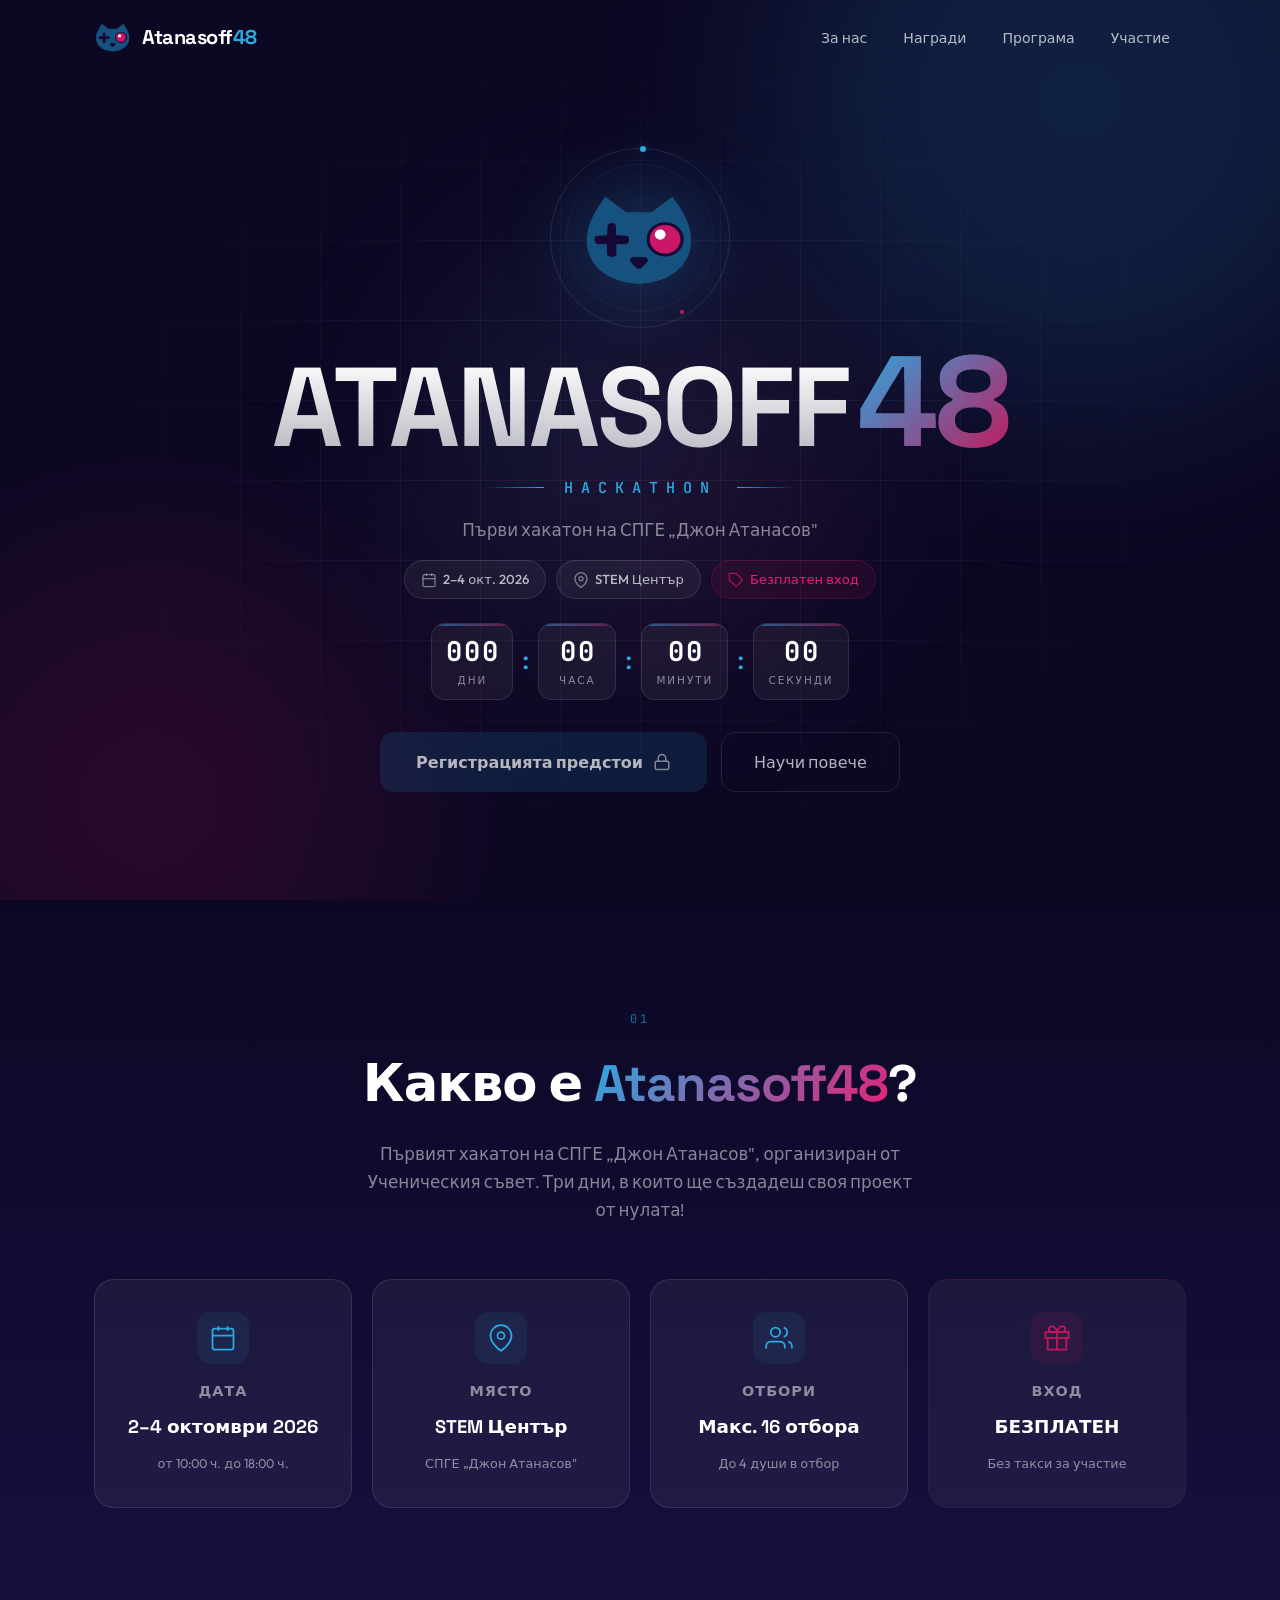
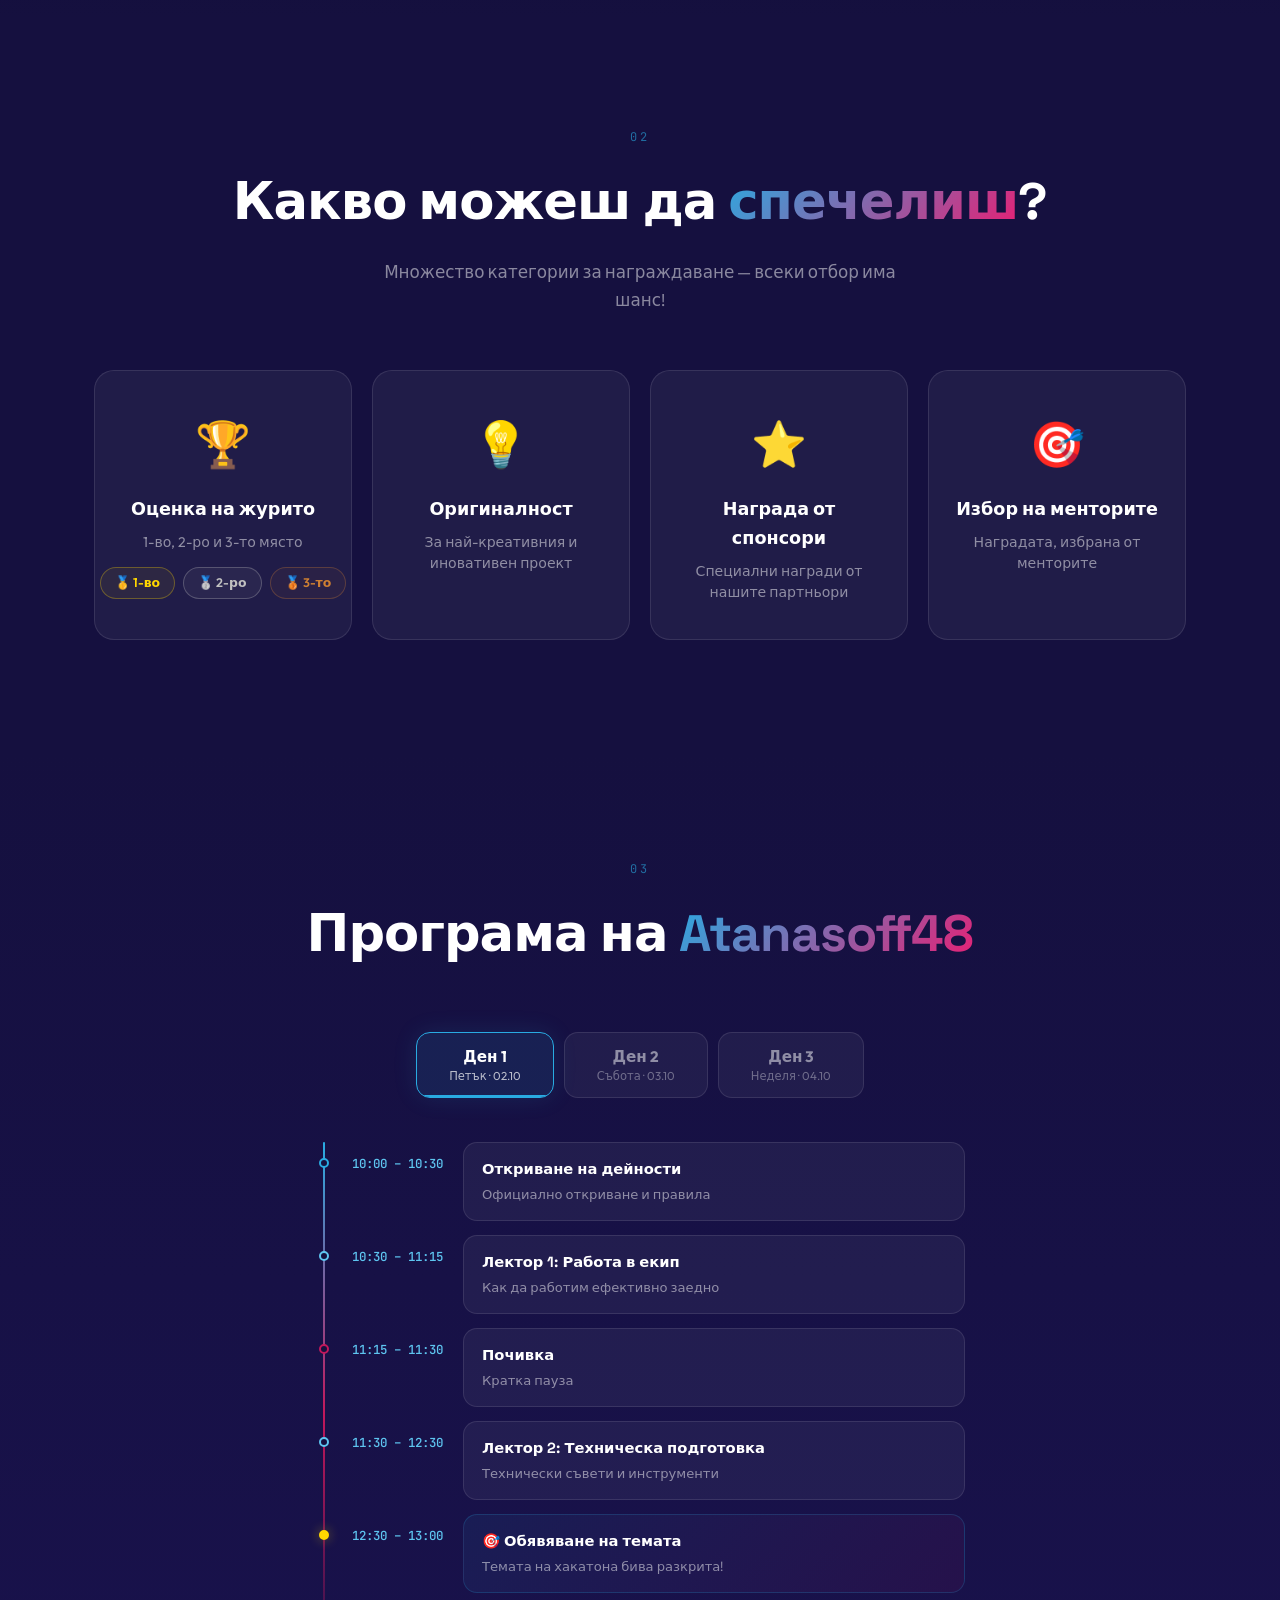
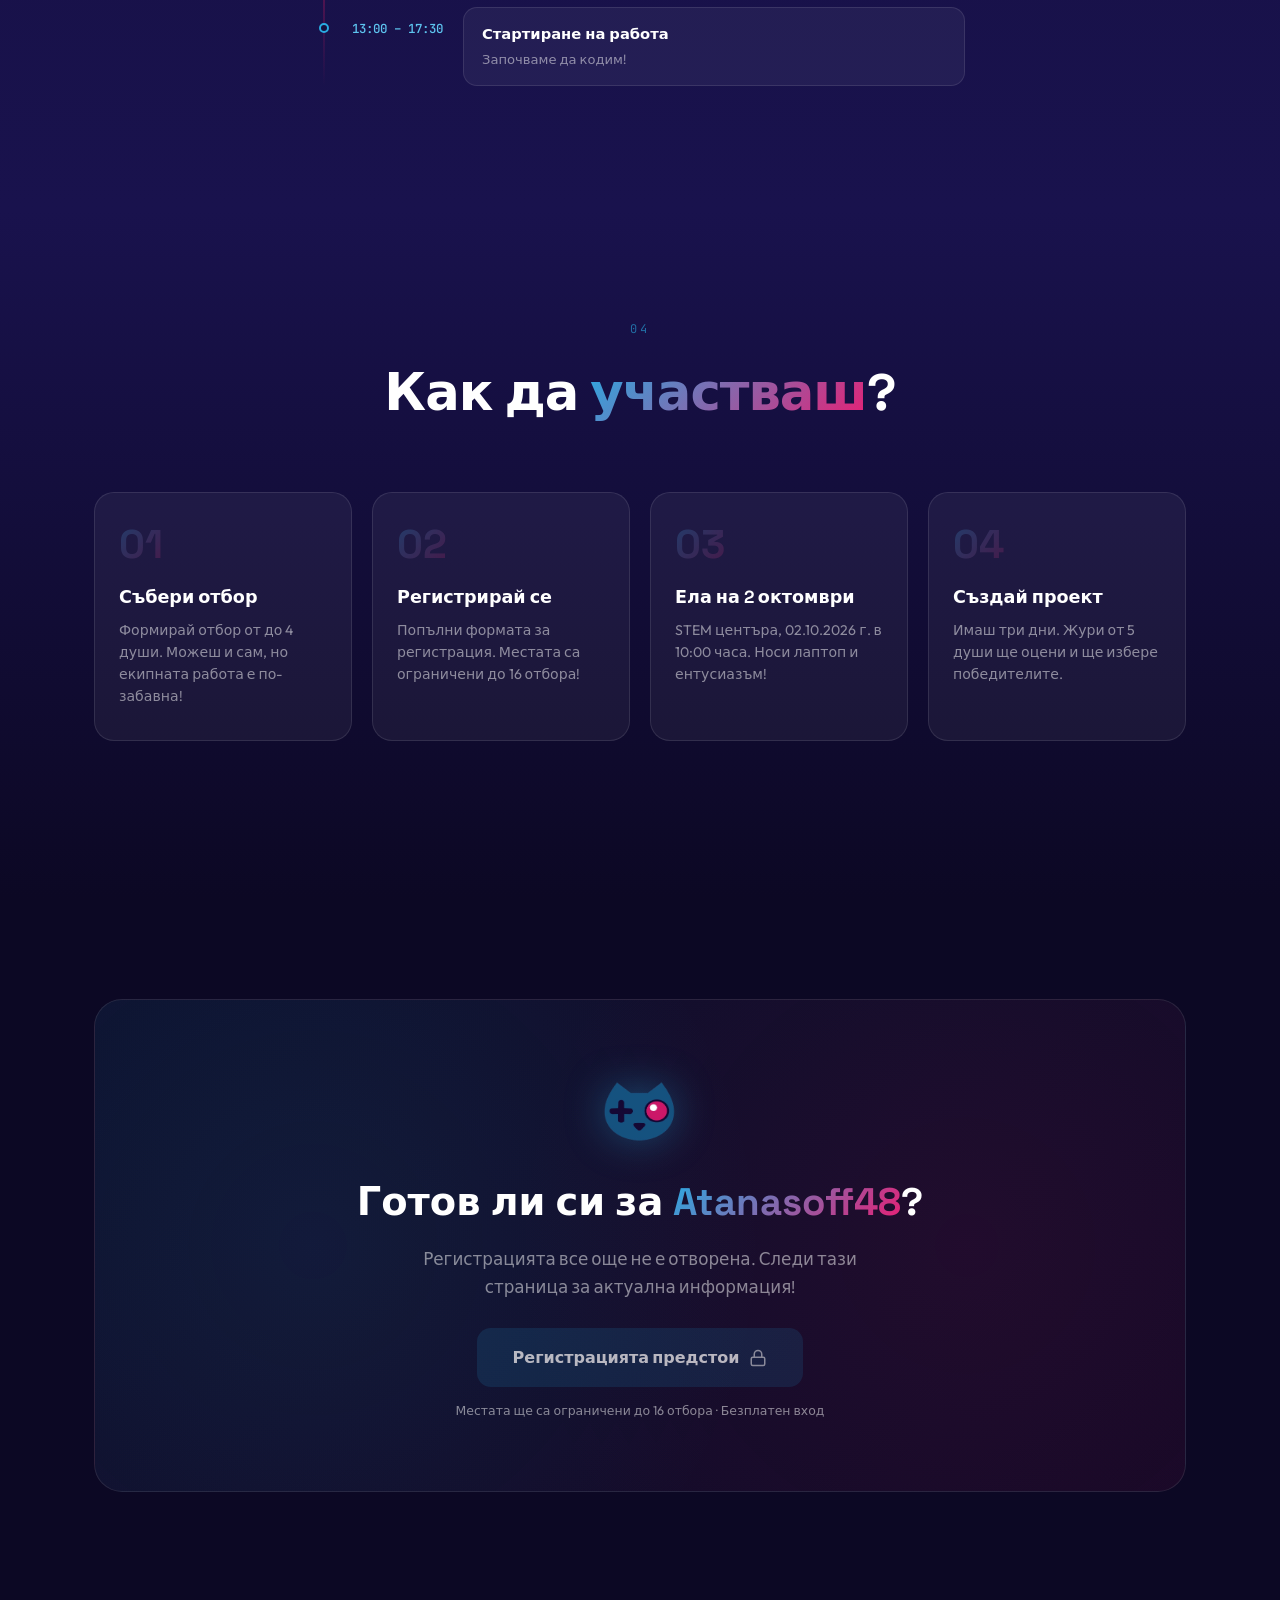
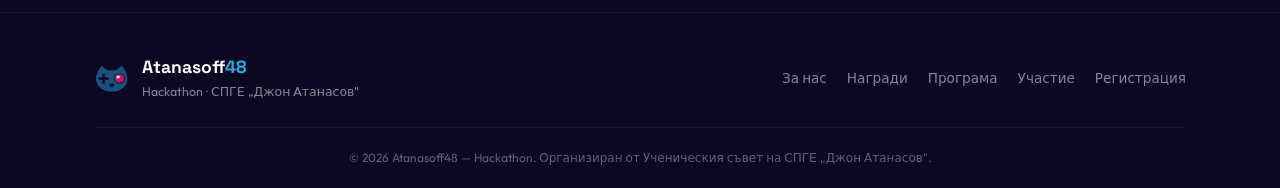
==== index.html @ a9a5fb5f "init" ====
<!DOCTYPE html>
<html lang="bg">
<head>
    <meta charset="UTF-8">
    <meta name="viewport" content="width=device-width, initial-scale=1.0">
    <title>Atanasoff48 — Hackathon | СПГЕ „Джон Атанасов"</title>
    <meta name="description" content="Atanasoff48 — първият хакатон на СПГЕ „Джон Атанасов". 2-4 октомври 2026 г. Създай проекта си за 48 часа!">
    <meta name="keywords" content="hackathon, хакатон, Atanasoff48, СПГЕ, Джон Атанасов, програмиране, код">
    <meta property="og:title" content="Atanasoff48 — Hackathon">
    <meta property="og:description" content="Първият хакатон на СПГЕ „Джон Атанасов". 2-4 октомври 2026 г.">
    <meta property="og:image" content="CatIcon.png">
    <link rel="icon" type="image/png" href="CatIcon.png">
    <link rel="preconnect" href="https://fonts.googleapis.com">
    <link rel="preconnect" href="https://fonts.gstatic.com" crossorigin>
    <link href="https://fonts.googleapis.com/css2?family=Outfit:wght@300;400;500;600;700;800;900&family=Space+Grotesk:wght@400;500;600;700&family=JetBrains+Mono:wght@400;500;700&display=swap" rel="stylesheet">
    <link rel="stylesheet" href="index.css">
</head>
<body>
    <!-- Animated Background -->
    <canvas id="bg-canvas"></canvas>
    <div class="gradient-orbs">
        <div class="orb orb-1"></div>
        <div class="orb orb-2"></div>
        <div class="orb orb-3"></div>
    </div>


    <!-- Navigation -->
    <nav id="navbar" class="navbar">
        <div class="nav-container">
            <a href="#hero" class="nav-logo" id="nav-logo">
                <img src="CatIcon.png" alt="Atanasoff48" class="nav-logo-img">
                <span class="nav-logo-text">Atanasoff<span class="accent-48">48</span></span>
            </a>
            <ul class="nav-links" id="nav-links">
                <li><a href="#about" class="nav-link" data-text="За нас">За нас</a></li>
                <li><a href="#awards" class="nav-link" data-text="Награди">Награди</a></li>
                <li><a href="#schedule" class="nav-link" data-text="Програма">Програма</a></li>
                <li><a href="#rules" class="nav-link" data-text="Участие">Участие</a></li>
                <!-- <li><span class="nav-cta nav-cta-disabled"><span>Очаквайте скоро</span></span></li> -->
            </ul>
            <button class="nav-toggle" id="nav-toggle" aria-label="Toggle menu">
                <span></span><span></span><span></span>
            </button>
        </div>
    </nav>

    <!-- Hero Section -->
    <section id="hero" class="hero">
        <div class="hero-grid-bg"></div>
        <div class="hero-content">
            <div class="hero-logo-container reveal-up" data-delay="0">
                <div class="logo-ring-outer"></div>
                <div class="logo-ring-inner"></div>
                <img src="CatIcon.png" alt="Atanasoff48 Mascot" class="hero-logo" id="hero-logo">
                <div class="logo-particles" id="logo-particles"></div>
            </div>

            <h1 class="hero-title reveal-up" data-delay="200">
                <span class="title-main" data-text="ATANASOFF">ATANASOFF</span>
                <span class="title-48 glitch-text" data-text="48">48</span>
            </h1>

            <div class="hero-tagline reveal-up" data-delay="400">
                <span class="tagline-line"></span>
                <span class="tagline-text">HACKATHON</span>
                <span class="tagline-line"></span>
            </div>

            <p class="hero-subtitle reveal-up" data-delay="500">
                Първи хакатон на СПГЕ „Джон Атанасов"
            </p>

            <div class="hero-info-strip reveal-up" data-delay="600">
                <div class="info-chip">
                    <svg width="16" height="16" viewBox="0 0 24 24" fill="none" stroke="currentColor" stroke-width="2"><rect x="3" y="4" width="18" height="18" rx="2"/><line x1="16" y1="2" x2="16" y2="6"/><line x1="8" y1="2" x2="8" y2="6"/><line x1="3" y1="10" x2="21" y2="10"/></svg>
                    <span>2–4 окт. 2026</span>
                </div>
                <div class="info-chip">
                    <svg width="16" height="16" viewBox="0 0 24 24" fill="none" stroke="currentColor" stroke-width="2"><path d="M21 10c0 7-9 13-9 13s-9-6-9-13a9 9 0 0118 0z"/><circle cx="12" cy="10" r="3"/></svg>
                    <span>STEM Център</span>
                </div>
                <div class="info-chip highlight">
                    <svg width="16" height="16" viewBox="0 0 24 24" fill="none" stroke="currentColor" stroke-width="2"><path d="M20.59 13.41l-7.17 7.17a2 2 0 01-2.83 0L2 12V2h10l8.59 8.59a2 2 0 010 2.82z"/><line x1="7" y1="7" x2="7.01" y2="7"/></svg>
                    <span>Безплатен вход</span>
                </div>
            </div>

            <!-- Countdown -->
            <div class="countdown reveal-up" data-delay="700" id="countdown">
                <div class="countdown-block">
                    <div class="countdown-digits" id="cd-days">
                        <span class="digit">1</span><span class="digit">2</span><span class="digit">2</span>
                    </div>
                    <span class="countdown-label">Дни</span>
                </div>
                <div class="countdown-sep">:</div>
                <div class="countdown-block">
                    <div class="countdown-digits" id="cd-hours">
                        <span class="digit">0</span><span class="digit">0</span>
                    </div>
                    <span class="countdown-label">Часа</span>
                </div>
                <div class="countdown-sep">:</div>
                <div class="countdown-block">
                    <div class="countdown-digits" id="cd-minutes">
                        <span class="digit">0</span><span class="digit">0</span>
                    </div>
                    <span class="countdown-label">Минути</span>
                </div>
                <div class="countdown-sep">:</div>
                <div class="countdown-block">
                    <div class="countdown-digits" id="cd-seconds">
                        <span class="digit">0</span><span class="digit">0</span>
                    </div>
                    <span class="countdown-label">Секунди</span>
                </div>
            </div>

            <div class="hero-buttons reveal-up" data-delay="800">
                <span class="btn-hero btn-disabled" id="hero-cta">
                    <span class="btn-text">Регистрацията предстои</span>
                    <svg class="btn-icon-svg" width="18" height="18" viewBox="0 0 24 24" fill="none" stroke="currentColor" stroke-width="2" stroke-linecap="round" stroke-linejoin="round"><rect x="3" y="11" width="18" height="11" rx="2" ry="2"/><path d="M7 11V7a5 5 0 0110 0v4"/></svg>
                </span>
                <a href="#about" class="btn-ghost magnetic-btn" id="hero-learn">
                    <span>Научи повече</span>
                </a>
            </div>
        </div>

        <!-- <div class="scroll-cue">
            <div class="scroll-line"></div>
            <span>SCROLL</span>
        </div> -->
    </section>

    <!-- About Section -->
    <section id="about" class="section section-about">
        <div class="container">
            <div class="section-header">
                <span class="section-number">01</span>
                <h2 class="section-title reveal-up">
                    Какво е <span class="text-gradient">Atanasoff48</span>?
                </h2>
                <p class="section-subtitle reveal-up" data-delay="100">
                    Първият хакатон на СПГЕ „Джон Атанасов", организиран от Ученическия съвет.
                    Три дни, в които ще създадеш своя проект от нулата!
                </p>
            </div>

            <div class="about-cards">
                <div class="about-card tilt-card reveal-up" data-delay="0" id="card-date">
                    <div class="card-glow"></div>
                    <div class="card-icon">
                        <svg width="28" height="28" viewBox="0 0 24 24" fill="none" stroke="currentColor" stroke-width="1.5"><rect x="3" y="4" width="18" height="18" rx="2"/><line x1="16" y1="2" x2="16" y2="6"/><line x1="8" y1="2" x2="8" y2="6"/><line x1="3" y1="10" x2="21" y2="10"/></svg>
                    </div>
                    <h3>Дата</h3>
                    <p class="card-value">2–4 октомври 2026</p>
                    <span class="card-detail">от 10:00 ч. до 18:00 ч.</span>
                </div>

                <div class="about-card tilt-card reveal-up" data-delay="100" id="card-location">
                    <div class="card-glow"></div>
                    <div class="card-icon">
                        <svg width="28" height="28" viewBox="0 0 24 24" fill="none" stroke="currentColor" stroke-width="1.5"><path d="M21 10c0 7-9 13-9 13s-9-6-9-13a9 9 0 0118 0z"/><circle cx="12" cy="10" r="3"/></svg>
                    </div>
                    <h3>Място</h3>
                    <p class="card-value">STEM Център</p>
                    <span class="card-detail">СПГЕ „Джон Атанасов"</span>
                </div>

                <div class="about-card tilt-card reveal-up" data-delay="200" id="card-teams">
                    <div class="card-glow"></div>
                    <div class="card-icon">
                        <svg width="28" height="28" viewBox="0 0 24 24" fill="none" stroke="currentColor" stroke-width="1.5"><path d="M17 21v-2a4 4 0 00-4-4H5a4 4 0 00-4 4v2"/><circle cx="9" cy="7" r="4"/><path d="M23 21v-2a4 4 0 00-3-3.87"/><path d="M16 3.13a4 4 0 010 7.75"/></svg>
                    </div>
                    <h3>Отбори</h3>
                    <p class="card-value">Макс. 16 отбора</p>
                    <span class="card-detail">До 4 души в отбор</span>
                </div>

                <div class="about-card tilt-card about-card--accent reveal-up" data-delay="300" id="card-price">
                    <div class="card-glow"></div>
                    <div class="card-icon">
                        <svg width="28" height="28" viewBox="0 0 24 24" fill="none" stroke="currentColor" stroke-width="1.5"><polyline points="20 12 20 22 4 22 4 12"/><rect x="2" y="7" width="20" height="5"/><line x1="12" y1="22" x2="12" y2="7"/><path d="M12 7H7.5a2.5 2.5 0 010-5C11 2 12 7 12 7z"/><path d="M12 7h4.5a2.5 2.5 0 000-5C13 2 12 7 12 7z"/></svg>
                    </div>
                    <h3>Вход</h3>
                    <p class="card-value">БЕЗПЛАТЕН</p>
                    <span class="card-detail">Без такси за участие</span>
                </div>
            </div>
        </div>
    </section>

    <!-- Awards Section -->
    <section id="awards" class="section section-awards">
        <div class="container">
            <div class="section-header">
                <span class="section-number">02</span>
                <h2 class="section-title reveal-up">
                    Какво можеш да <span class="text-gradient">спечелиш</span>?
                </h2>
                <p class="section-subtitle reveal-up" data-delay="100">
                    Множество категории за награждаване — всеки отбор има шанс!
                </p>
            </div>

            <div class="awards-grid">
                <div class="award-card tilt-card reveal-up" data-delay="0" id="award-jury">
                    <div class="award-rank">🏆</div>
                    <h3>Оценка на журито</h3>
                    <p>1-во, 2-ро и 3-то място</p>
                    <div class="award-medals">
                        <span class="medal gold">🥇 1-во</span>
                        <span class="medal silver">🥈 2-ро</span>
                        <span class="medal bronze">🥉 3-то</span>
                    </div>
                </div>
                <div class="award-card tilt-card reveal-up" data-delay="100" id="award-originality">
                    <div class="award-rank">💡</div>
                    <h3>Оригиналност</h3>
                    <p>За най-креативния и иновативен проект</p>
                </div>
                <div class="award-card tilt-card reveal-up" data-delay="200" id="award-sponsors">
                    <div class="award-rank">⭐</div>
                    <h3>Награда от спонсори</h3>
                    <p>Специални награди от нашите партньори</p>
                </div>
                <div class="award-card tilt-card reveal-up" data-delay="300" id="award-mentors">
                    <div class="award-rank">🎯</div>
                    <h3>Избор на менторите</h3>
                    <p>Наградата, избрана от менторите</p>
                </div>
            </div>
        </div>
    </section>

    <!-- Schedule Section -->
    <section id="schedule" class="section section-schedule">
        <div class="container">
            <div class="section-header">
                <span class="section-number">03</span>
                <h2 class="section-title reveal-up">
                    Програма на <span class="text-gradient">Atanasoff48</span>
                </h2>
            </div>

            <div class="schedule-tabs reveal-up" data-delay="100">
                <button class="sched-tab active" data-day="day1" id="tab-day1">
                    <span class="sched-tab-label">Ден 1</span>
                    <span class="sched-tab-date">Петък · 02.10</span>
                </button>
                <button class="sched-tab" data-day="day2" id="tab-day2">
                    <span class="sched-tab-label">Ден 2</span>
                    <span class="sched-tab-date">Събота · 03.10</span>
                </button>
                <button class="sched-tab" data-day="day3" id="tab-day3">
                    <span class="sched-tab-label">Ден 3</span>
                    <span class="sched-tab-date">Неделя · 04.10</span>
                </button>
            </div>

            <div class="schedule-panels">
                <!-- Day 1 -->
                <div class="sched-panel active" id="day1">
                    <div class="timeline">
                        <div class="tl-item" data-type="ceremony">
                            <div class="tl-time">10:00 – 10:30</div>
                            <div class="tl-card"><h4>Откриване на дейности</h4><p>Официално откриване и правила</p></div>
                        </div>
                        <div class="tl-item" data-type="talk">
                            <div class="tl-time">10:30 – 11:15</div>
                            <div class="tl-card"><h4>Лектор 1: Работа в екип</h4><p>Как да работим ефективно заедно</p></div>
                        </div>
                        <div class="tl-item" data-type="break">
                            <div class="tl-time">11:15 – 11:30</div>
                            <div class="tl-card"><h4>Почивка</h4><p>Кратка пауза</p></div>
                        </div>
                        <div class="tl-item" data-type="talk">
                            <div class="tl-time">11:30 – 12:30</div>
                            <div class="tl-card"><h4>Лектор 2: Техническа подготовка</h4><p>Технически съвети и инструменти</p></div>
                        </div>
                        <div class="tl-item" data-type="highlight">
                            <div class="tl-time">12:30 – 13:00</div>
                            <div class="tl-card"><h4>🎯 Обявяване на темата</h4><p>Темата на хакатона бива разкрита!</p></div>
                        </div>
                        <div class="tl-item" data-type="work">
                            <div class="tl-time">13:00 – 17:30</div>
                            <div class="tl-card"><h4>Стартиране на работа</h4><p>Започваме да кодим!</p></div>
                        </div>
                    </div>
                </div>
                <!-- Day 2 -->
                <div class="sched-panel" id="day2">
                    <div class="timeline">
                        <div class="tl-item" data-type="ceremony">
                            <div class="tl-time">08:00 – 08:30</div>
                            <div class="tl-card"><h4>Откриване на дейности</h4><p>Добро утро! Начало на втория ден</p></div>
                        </div>
                        <div class="tl-item" data-type="work">
                            <div class="tl-time">08:30 – 09:30</div>
                            <div class="tl-card"><h4>Работа по проекти</h4><p>Продължаваме с пълна сила</p></div>
                        </div>
                        <div class="tl-item" data-type="break">
                            <div class="tl-time">09:30 – 10:10</div>
                            <div class="tl-card"><h4>Закуска</h4><p>Зареди батериите</p></div>
                        </div>
                        <div class="tl-item" data-type="work">
                            <div class="tl-time">13:30 – 14:30</div>
                            <div class="tl-card"><h4>Работа</h4><p>Пълно потапяне в кода</p></div>
                        </div>
                        <div class="tl-item" data-type="break">
                            <div class="tl-time">14:30 – 15:00</div>
                            <div class="tl-card"><h4>Обяд</h4><p>Време за почивка и храна</p></div>
                        </div>
                        <div class="tl-item" data-type="work">
                            <div class="tl-time">15:00 – 18:00</div>
                            <div class="tl-card"><h4>Работа</h4><p>Следобедна сесия</p></div>
                        </div>
                        <div class="tl-item" data-type="break">
                            <div class="tl-time">19:00 – 19:30</div>
                            <div class="tl-card"><h4>Вечеря</h4><p>Заслужена почивка</p></div>
                        </div>
                        <div class="tl-item" data-type="work">
                            <div class="tl-time">19:30 – 21:00</div>
                            <div class="tl-card"><h4>Работа</h4><p>Вечерна сесия</p></div>
                        </div>
                        <div class="tl-item" data-type="warning">
                            <div class="tl-time">21:00</div>
                            <div class="tl-card"><h4>Закриване на деня</h4><p>Край на работния ден</p></div>
                        </div>
                    </div>
                </div>
                <!-- Day 3 -->
                <div class="sched-panel" id="day3">
                    <div class="timeline">
                        <div class="tl-item" data-type="ceremony">
                            <div class="tl-time">08:00 – 08:30</div>
                            <div class="tl-card"><h4>Откриване на дейности</h4><p>Последният ден — дай всичко от себе си!</p></div>
                        </div>
                        <div class="tl-item" data-type="work">
                            <div class="tl-time">08:30 – 10:00</div>
                            <div class="tl-card"><h4>Работа по проекти</h4><p>Финален спринт</p></div>
                        </div>
                        <div class="tl-item" data-type="highlight">
                            <div class="tl-time">10:00</div>
                            <div class="tl-card"><h4>🎮 Първо демо</h4><p>Покажете какво имате до момента</p></div>
                        </div>
                        <div class="tl-item" data-type="break">
                            <div class="tl-time">10:00 – 10:30</div>
                            <div class="tl-card"><h4>Закуска</h4><p>Последно зареждане</p></div>
                        </div>
                        <div class="tl-item" data-type="work">
                            <div class="tl-time">10:30 – 12:30</div>
                            <div class="tl-card"><h4>Финални щрихи</h4><p>Последни корекции и полиране</p></div>
                        </div>
                        <div class="tl-item" data-type="break">
                            <div class="tl-time">12:30 – 13:00</div>
                            <div class="tl-card"><h4>Обяд</h4><p>Преди защитата</p></div>
                        </div>
                        <div class="tl-item" data-type="ceremony">
                            <div class="tl-time">13:00</div>
                            <div class="tl-card"><h4>Край на работата</h4><p>Спираме да кодим — време за представяне!</p></div>
                        </div>
                        <div class="tl-item" data-type="talk">
                            <div class="tl-time">14:00 – 17:00</div>
                            <div class="tl-card"><h4>Защита на проектите</h4><p>Всеки отбор представя проекта си</p></div>
                        </div>
                        <div class="tl-item" data-type="talk">
                            <div class="tl-time">17:00 – 17:30</div>
                            <div class="tl-card"><h4>Оценяване</h4><p>Журито избира победителите</p></div>
                        </div>
                        <div class="tl-item" data-type="highlight">
                            <div class="tl-time">17:30 – 18:30</div>
                            <div class="tl-card"><h4>🏆 Награждаване и закриване</h4><p>Церемония по награждаване</p></div>
                        </div>
                    </div>
                </div>
            </div>
        </div>
    </section>

    <!-- Rules / How to Participate -->
    <section id="rules" class="section section-rules">
        <div class="container">
            <div class="section-header">
                <span class="section-number">04</span>
                <h2 class="section-title reveal-up">
                    Как да <span class="text-gradient">участваш</span>?
                </h2>
            </div>

            <div class="steps-grid">
                <div class="step-card reveal-up" data-delay="0" id="step-1">
                    <div class="step-num"><span>01</span></div>
                    <h3>Събери отбор</h3>
                    <p>Формирай отбор от до 4 души. Можеш и сам, но екипната работа е по-забавна!</p>
                </div>
                <div class="step-card reveal-up" data-delay="150" id="step-2">
                    <div class="step-num"><span>02</span></div>
                    <h3>Регистрирай се</h3>
                    <p>Попълни формата за регистрация. Местата са ограничени до 16 отбора!</p>
                </div>
                <div class="step-card reveal-up" data-delay="300" id="step-3">
                    <div class="step-num"><span>03</span></div>
                    <h3>Ела на 2 октомври</h3>
                    <p>STEM центъра, 02.10.2026 г. в 10:00 часа. Носи лаптоп и ентусиазъм!</p>
                </div>
                <div class="step-card reveal-up" data-delay="450" id="step-4">
                    <div class="step-num"><span>04</span></div>
                    <h3>Създай проект</h3>
                    <p>Имаш три дни. Жури от 5 души ще оцени и ще избере победителите.</p>
                </div>
            </div>

            <!-- <div class="extra-info reveal-up" data-delay="200">
                <div class="extra-info-card">
                    <h3>📋 Допълнителна информация</h3>
                    <ul>
                        <li><strong>Организатор:</strong> Ученически съвет на СПГЕ „Джон Атанасов"</li>
                        <li><strong>Отговорници:</strong> 2-ма пълнолетни (външни) + 4-ма пълнолетни ученици на СПГЕ</li>
                        <li><strong>Ментори:</strong> 8 до 16 ментори ще помагат по време на събитието</li>
                        <li><strong>Жури:</strong> 5 души</li>
                        <li><strong>Нощуване:</strong> Възможност за преспиване в училището</li>
                        <li><strong>Вход:</strong> Напълно безплатен</li>
                    </ul>
                </div>
            </div> -->
        </div>
    </section>

    <!-- CTA / Register -->
    <section id="register" class="section section-register">
        <div class="container">
            <div class="cta-card reveal-up">
                <div class="cta-bg-effect"></div>
                <div class="cta-content">
                    <img src="CatIcon.png" alt="Atanasoff48" class="cta-mascot">
                    <h2>Готов ли си за <span class="text-gradient">Atanasoff48</span>?</h2>
                    <p>Регистрацията все още не е отворена. Следи тази страница за актуална информация!</p>
                    <span class="btn-hero btn-disabled" id="register-cta">
                        <span class="btn-text">Регистрацията предстои</span>
                        <svg class="btn-icon-svg" width="18" height="18" viewBox="0 0 24 24" fill="none" stroke="currentColor" stroke-width="2" stroke-linecap="round" stroke-linejoin="round"><rect x="3" y="11" width="18" height="11" rx="2" ry="2"/><path d="M7 11V7a5 5 0 0110 0v4"/></svg>
                    </span>
                    <span class="cta-note">Местата ще са ограничени до 16 отбора · Безплатен вход</span>
                </div>
            </div>
        </div>
    </section>

    <!-- Footer -->
    <footer class="footer">
        <div class="container">
            <div class="footer-top">
                <div class="footer-brand">
                    <img src="CatIcon.png" alt="Atanasoff48" class="footer-logo">
                    <div>
                        <span class="footer-name">Atanasoff<span class="accent-48">48</span></span>
                        <p>Hackathon · СПГЕ „Джон Атанасов"</p>
                    </div>
                </div>
                <div class="footer-nav">
                    <a href="#about">За нас</a>
                    <a href="#awards">Награди</a>
                    <a href="#schedule">Програма</a>
                    <a href="#rules">Участие</a>
                    <a href="#register">Регистрация</a>
                </div>
            </div>
            <div class="footer-bottom">
                <p>&copy; 2026 Atanasoff48 — Hackathon. Организиран от Ученическия съвет на СПГЕ „Джон Атанасов".</p>
            </div>
        </div>
    </footer>

    <script src="index.js"></script>
</body>
</html>
---- index.css ----
/* ============================================
   ATANASOFF48 HACKATHON — PREMIUM DESIGN SYSTEM
   Navy: #19124d | Cyan: #29abe2 | Pink: #c2185b | White: #ffffff
   ============================================ */

:root {
    --navy: #19124d;
    --navy-deep: #0c0824;
    --navy-mid: #15103f;
    --navy-light: #251c6b;
    --cyan: #29abe2;
    --cyan-light: #5ec5f0;
    --cyan-glow: rgba(41, 171, 226, 0.35);
    --pink: #c2185b;
    --pink-light: #e91e73;
    --pink-glow: rgba(194, 24, 91, 0.35);
    --white: #ffffff;
    --white-90: rgba(255, 255, 255, 0.9);
    --white-70: rgba(255, 255, 255, 0.7);
    --white-50: rgba(255, 255, 255, 0.5);
    --white-20: rgba(255, 255, 255, 0.2);
    --white-10: rgba(255, 255, 255, 0.1);
    --white-05: rgba(255, 255, 255, 0.05);

    --font-body: 'Outfit', system-ui, sans-serif;
    --font-display: 'Space Grotesk', system-ui, sans-serif;
    --font-mono: 'JetBrains Mono', monospace;

    --radius-sm: 8px;
    --radius-md: 14px;
    --radius-lg: 20px;
    --radius-xl: 28px;
    --radius-full: 9999px;

    --ease-out: cubic-bezier(0.16, 1, 0.3, 1);
    --ease-spring: cubic-bezier(0.34, 1.56, 0.64, 1);
    --transition: 0.35s var(--ease-out);
}

/* ---- Reset ---- */
*,
*::before,
*::after {
    margin: 0;
    padding: 0;
    box-sizing: border-box;
}

html {
    scroll-behavior: smooth;
    -webkit-font-smoothing: antialiased;
}

body {
    font-family: var(--font-body);
    background: var(--navy-deep);
    color: var(--white);
    overflow-x: hidden;
    line-height: 1.65;
}

a {
    text-decoration: none;
    color: inherit;
}

ul {
    list-style: none;
}

img {
    max-width: 100%;
    display: block;
}

.container {
    max-width: 1140px;
    margin: 0 auto;
    padding: 0 24px;
}

/* ---- Scrollbar ---- */
::-webkit-scrollbar {
    width: 6px;
}

::-webkit-scrollbar-track {
    background: var(--navy-deep);
}

::-webkit-scrollbar-thumb {
    background: var(--navy-light);
    border-radius: 3px;
}

::-webkit-scrollbar-thumb:hover {
    background: var(--cyan);
}

/* ---- Background Canvas ---- */
#bg-canvas {
    position: fixed;
    inset: 0;
    z-index: 0;
    pointer-events: none;
}

/* ---- Gradient Orbs ---- */
.gradient-orbs {
    position: fixed;
    inset: 0;
    z-index: 0;
    pointer-events: none;
    overflow: hidden;
}

.orb {
    position: absolute;
    border-radius: 50%;
    filter: blur(100px);
    opacity: 0.15;
}

.orb-1 {
    width: 600px;
    height: 600px;
    background: var(--cyan);
    top: -200px;
    right: -100px;
    animation: orb-drift-1 20s ease-in-out infinite;
}

.orb-2 {
    width: 500px;
    height: 500px;
    background: var(--pink);
    bottom: -150px;
    left: -100px;
    animation: orb-drift-2 25s ease-in-out infinite;
}

.orb-3 {
    width: 400px;
    height: 400px;
    background: linear-gradient(135deg, var(--cyan), var(--pink));
    top: 50%;
    left: 50%;
    transform: translate(-50%, -50%);
    animation: orb-drift-3 18s ease-in-out infinite;
}

@keyframes orb-drift-1 {

    0%,
    100% {
        transform: translate(0, 0) scale(1);
    }

    33% {
        transform: translate(-100px, 80px) scale(1.1);
    }

    66% {
        transform: translate(60px, -40px) scale(0.9);
    }
}

@keyframes orb-drift-2 {

    0%,
    100% {
        transform: translate(0, 0) scale(1);
    }

    33% {
        transform: translate(80px, -60px) scale(1.15);
    }

    66% {
        transform: translate(-50px, 40px) scale(0.85);
    }
}

@keyframes orb-drift-3 {

    0%,
    100% {
        transform: translate(-50%, -50%) scale(0.8);
        opacity: 0.08;
    }

    50% {
        transform: translate(-50%, -50%) scale(1.2);
        opacity: 0.18;
    }
}



/* ---- Utilities ---- */
.text-gradient {
    background: linear-gradient(135deg, var(--cyan) 0%, var(--pink-light) 100%);
    -webkit-background-clip: text;
    -webkit-text-fill-color: transparent;
    background-clip: text;
}

.accent-48 {
    color: var(--cyan);
}

/* ============================================
   REVEAL ANIMATIONS
   ============================================ */
.reveal-up {
    opacity: 0;
    transform: translateY(50px);
    transition: opacity 0.8s var(--ease-out), transform 0.8s var(--ease-out);
}

.reveal-up.visible {
    opacity: 1;
    transform: translateY(0);
}

/* ============================================
   NAVBAR
   ============================================ */
.navbar {
    position: fixed;
    top: 0;
    left: 0;
    right: 0;
    z-index: 100;
    padding: 18px 0;
    transition: all 0.4s var(--ease-out);
}

.navbar.scrolled {
    padding: 12px 0;
    background: rgba(12, 8, 36, 0.8);
    backdrop-filter: blur(24px) saturate(1.8);
    -webkit-backdrop-filter: blur(24px) saturate(1.8);
    border-bottom: 1px solid var(--white-05);
}

.nav-container {
    max-width: 1140px;
    margin: 0 auto;
    padding: 0 24px;
    display: flex;
    align-items: center;
    justify-content: space-between;
}

.nav-logo {
    display: flex;
    align-items: center;
    gap: 10px;
    z-index: 101;
}

.nav-logo-img {
    width: 38px;
    height: 38px;
    border-radius: 10px;
    transition: var(--transition);
}

.nav-logo:hover .nav-logo-img {
    transform: rotate(-12deg) scale(1.15);
    filter: drop-shadow(0 0 12px var(--cyan-glow));
}

.nav-logo-text {
    font-family: var(--font-display);
    font-weight: 700;
    font-size: 1.25rem;
    letter-spacing: -0.5px;
}

.nav-links {
    display: flex;
    align-items: center;
    gap: 4px;
}

.nav-link {
    padding: 8px 16px;
    border-radius: var(--radius-sm);
    font-size: 0.88rem;
    font-weight: 500;
    color: var(--white-70);
    transition: var(--transition);
    position: relative;
    overflow: hidden;
}

.nav-link::before {
    content: '';
    position: absolute;
    bottom: 6px;
    left: 50%;
    width: 0;
    height: 2px;
    background: var(--cyan);
    border-radius: 1px;
    transition: all 0.3s var(--ease-out);
    transform: translateX(-50%);
}

.nav-link:hover {
    color: var(--white);
}

.nav-link:hover::before {
    width: 24px;
}

.nav-cta {
    margin-left: 8px;
    position: relative;
}

.nav-cta span {
    display: block;
    padding: 10px 24px;
    border-radius: var(--radius-sm);
    font-size: 0.88rem;
    font-weight: 600;
    background: linear-gradient(135deg, var(--cyan), var(--cyan) 50%, #1d9ad0);
    color: var(--white);
    transition: var(--transition);
    position: relative;
    z-index: 1;
}

.nav-cta::after {
    content: '';
    position: absolute;
    inset: 0;
    border-radius: var(--radius-sm);
    background: linear-gradient(135deg, var(--cyan), #1d9ad0);
    opacity: 0;
    filter: blur(12px);
    transition: opacity 0.3s;
    z-index: 0;
}

.nav-cta:hover::after {
    opacity: 0.5;
}

.nav-cta:hover span {
    transform: translateY(-1px);
}

/* Mobile toggle */
.nav-toggle {
    display: none;
    flex-direction: column;
    gap: 6px;
    background: none;
    border: none;
    padding: 6px;
    z-index: 101;
}

.nav-toggle span {
    display: block;
    width: 22px;
    height: 2px;
    background: var(--white);
    border-radius: 2px;
    transition: var(--transition);
    transform-origin: center;
}

.nav-toggle.active span:nth-child(1) {
    transform: rotate(45deg) translate(5px, 6px);
}

.nav-toggle.active span:nth-child(2) {
    opacity: 0;
    transform: scaleX(0);
}

.nav-toggle.active span:nth-child(3) {
    transform: rotate(-45deg) translate(5px, -6px);
}

/* ============================================
   HERO
   ============================================ */
.hero {
    min-height: 100vh;
    display: flex;
    align-items: center;
    justify-content: center;
    position: relative;
    padding: 120px 24px 80px;
    overflow: hidden;
}

.hero-grid-bg {
    position: absolute;
    inset: 0;
    background-image:
        linear-gradient(var(--white-05) 1px, transparent 1px),
        linear-gradient(90deg, var(--white-05) 1px, transparent 1px);
    background-size: 80px 80px;
    mask-image: radial-gradient(ellipse at center, black 20%, transparent 70%);
    -webkit-mask-image: radial-gradient(ellipse at center, black 20%, transparent 70%);
    animation: grid-pulse 8s ease-in-out infinite;
}

@keyframes grid-pulse {

    0%,
    100% {
        opacity: 0.3;
    }

    50% {
        opacity: 0.6;
    }
}

.hero-content {
    text-align: center;
    position: relative;
    z-index: 2;
    display: flex;
    flex-direction: column;
    align-items: center;
    gap: 16px;
}

/* ---- Hero Logo ---- */
.hero-logo-container {
    position: relative;
    width: 180px;
    height: 180px;
    display: flex;
    align-items: center;
    justify-content: center;
}

.hero-logo {
    width: 120px;
    height: 120px;
    position: relative;
    z-index: 2;
    filter: drop-shadow(0 0 40px var(--cyan-glow));
    animation: logo-float 5s ease-in-out infinite;
    transition: transform 0.3s var(--ease-spring);
}

@keyframes logo-float {

    0%,
    100% {
        transform: translateY(0) rotate(0deg);
    }

    25% {
        transform: translateY(-8px) rotate(2deg);
    }

    75% {
        transform: translateY(4px) rotate(-1deg);
    }
}

.logo-ring-outer {
    position: absolute;
    inset: 0;
    border: 1.5px solid var(--white-10);
    border-radius: 50%;
    animation: ring-spin 20s linear infinite;
}

.logo-ring-outer::before {
    content: '';
    position: absolute;
    top: -3px;
    left: 50%;
    width: 6px;
    height: 6px;
    background: var(--cyan);
    border-radius: 50%;
    box-shadow: 0 0 12px var(--cyan-glow);
}

.logo-ring-inner {
    position: absolute;
    inset: 16px;
    border: 1px solid var(--white-05);
    border-radius: 50%;
    animation: ring-spin 15s linear infinite reverse;
}

.logo-ring-inner::before {
    content: '';
    position: absolute;
    bottom: -3px;
    right: 20%;
    width: 4px;
    height: 4px;
    background: var(--pink);
    border-radius: 50%;
    box-shadow: 0 0 10px var(--pink-glow);
}

@keyframes ring-spin {
    from {
        transform: rotate(0deg);
    }

    to {
        transform: rotate(360deg);
    }
}

.logo-particles {
    position: absolute;
    inset: -20px;
    pointer-events: none;
}

/* ---- Hero Title ---- */
.hero-title {
    font-family: var(--font-display);
    font-size: clamp(3.5rem, 10vw, 7rem);
    font-weight: 900;
    letter-spacing: -3px;
    line-height: 0.9;
    display: flex;
    align-items: baseline;
    gap: 8px;
    flex-wrap: wrap;
    justify-content: center;
}

.title-main {
    background: linear-gradient(180deg, var(--white) 0%, var(--white-70) 100%);
    -webkit-background-clip: text;
    -webkit-text-fill-color: transparent;
    background-clip: text;
}

.title-48 {
    font-size: clamp(4rem, 12vw, 8rem);
    background: linear-gradient(135deg, var(--cyan) 0%, var(--pink) 100%);
    -webkit-background-clip: text;
    -webkit-text-fill-color: transparent;
    background-clip: text;
    position: relative;
    animation: text-glow 3s ease-in-out infinite alternate;
}

@keyframes text-glow {
    0% {
        filter: drop-shadow(0 0 8px var(--cyan-glow));
    }

    100% {
        filter: drop-shadow(0 0 20px var(--pink-glow));
    }
}

/* Glitch effect */
.glitch-text {
    position: relative;
}

.glitch-text::before,
.glitch-text::after {
    content: attr(data-text);
    position: absolute;
    top: 0;
    left: 0;
    width: 100%;
    height: 100%;
    background: linear-gradient(135deg, var(--cyan) 0%, var(--pink) 100%);
    -webkit-background-clip: text;
    -webkit-text-fill-color: transparent;
    background-clip: text;
}

.glitch-text::before {
    animation: glitch-1 3s infinite;
    clip-path: polygon(0 0, 100% 0, 100% 33%, 0 33%);
}

.glitch-text::after {
    animation: glitch-2 3s infinite;
    clip-path: polygon(0 66%, 100% 66%, 100% 100%, 0 100%);
}

@keyframes glitch-1 {

    0%,
    92%,
    100% {
        transform: translate(0);
    }

    93% {
        transform: translate(-4px, 2px);
    }

    95% {
        transform: translate(3px, -1px);
    }

    97% {
        transform: translate(-2px, 1px);
    }
}

@keyframes glitch-2 {

    0%,
    90%,
    100% {
        transform: translate(0);
    }

    91% {
        transform: translate(3px, -2px);
    }

    94% {
        transform: translate(-3px, 1px);
    }

    96% {
        transform: translate(2px, -1px);
    }
}

/* ---- Tagline ---- */
.hero-tagline {
    display: flex;
    align-items: center;
    gap: 20px;
}

.tagline-line {
    width: 60px;
    height: 1px;
    background: linear-gradient(90deg, transparent, var(--cyan));
    animation: line-extend 2s ease-out 1s both;
}

.tagline-line:last-child {
    background: linear-gradient(90deg, var(--cyan), transparent);
}

@keyframes line-extend {
    from {
        width: 0;
        opacity: 0;
    }

    to {
        width: 60px;
        opacity: 1;
    }
}

.tagline-text {
    font-family: var(--font-mono);
    font-size: 0.95rem;
    font-weight: 500;
    letter-spacing: 8px;
    color: var(--cyan);
}

.hero-subtitle {
    font-size: 1.05rem;
    color: var(--white-50);
    font-weight: 400;
    max-width: 440px;
}

/* ---- Info Strip ---- */
.hero-info-strip {
    display: flex;
    gap: 10px;
    flex-wrap: wrap;
    justify-content: center;
}

.info-chip {
    display: flex;
    align-items: center;
    gap: 6px;
    padding: 8px 16px;
    background: var(--white-05);
    border: 1px solid var(--white-10);
    border-radius: var(--radius-full);
    font-size: 0.82rem;
    font-weight: 500;
    color: var(--white-70);
    transition: var(--transition);
}

.info-chip:hover {
    background: var(--white-10);
    border-color: var(--white-20);
    color: var(--white);
    transform: translateY(-2px);
}

.info-chip svg {
    opacity: 0.6;
    flex-shrink: 0;
}

.info-chip.highlight {
    background: rgba(194, 24, 91, 0.1);
    border-color: rgba(194, 24, 91, 0.2);
    color: var(--pink-light);
}

.info-chip.highlight:hover {
    background: rgba(194, 24, 91, 0.18);
    border-color: rgba(194, 24, 91, 0.35);
}

/* ---- Countdown ---- */
.countdown {
    display: flex;
    align-items: center;
    gap: 6px;
    margin: 8px 0;
}

.countdown-block {
    display: flex;
    flex-direction: column;
    align-items: center;
    background: var(--white-05);
    border: 1px solid var(--white-10);
    border-radius: var(--radius-md);
    padding: 14px 14px 10px;
    min-width: 78px;
    position: relative;
    overflow: hidden;
    transition: var(--transition);
}

.countdown-block::before {
    content: '';
    position: absolute;
    top: 0;
    left: 0;
    right: 0;
    height: 2px;
    background: linear-gradient(90deg, var(--cyan), var(--pink));
    opacity: 0.5;
}

.countdown-block:hover {
    border-color: var(--cyan);
    background: rgba(41, 171, 226, 0.06);
    transform: translateY(-2px);
    box-shadow: 0 8px 24px rgba(41, 171, 226, 0.1);
}

.countdown-digits {
    display: flex;
    gap: 2px;
}

.digit {
    font-family: var(--font-mono);
    font-size: 1.7rem;
    font-weight: 700;
    line-height: 1;
    display: inline-block;
    transition: transform 0.3s var(--ease-spring), opacity 0.3s;
}

.digit.flip {
    transform: translateY(-100%);
    opacity: 0;
}

.countdown-label {
    font-size: 0.65rem;
    text-transform: uppercase;
    letter-spacing: 2px;
    color: var(--white-50);
    margin-top: 6px;
}

.countdown-sep {
    font-family: var(--font-mono);
    font-size: 1.4rem;
    color: var(--cyan);
    font-weight: 700;
    animation: blink-sep 1.5s ease-in-out infinite;
}

@keyframes blink-sep {

    0%,
    100% {
        opacity: 1;
    }

    50% {
        opacity: 0.2;
    }
}

/* Digit glitch effect */
.digit-glitch {
    animation: digit-glitch 0.35s steps(1) both;
}

@keyframes digit-glitch {
    0% {
        transform: translate(0);
        text-shadow: none;
    }

    5% {
        transform: translate(-3px, 0);
        text-shadow: 3px 0 var(--cyan), -3px 0 var(--pink);
    }

    10% {
        transform: translate(3px, 0);
        text-shadow: -3px 0 var(--cyan), 3px 0 var(--pink);
    }

    15% {
        transform: translate(0, 0);
        text-shadow: none;
    }

    20% {
        transform: translate(-2px, 1px);
        text-shadow: 2px 0 var(--pink), -2px 0 var(--cyan);
    }

    25% {
        transform: translate(0);
        text-shadow: none;
    }

    40% {
        transform: translate(0);
        text-shadow: none;
    }

    42% {
        transform: translate(4px, 0);
        text-shadow: -4px 0 var(--cyan), 4px 0 var(--pink);
    }

    44% {
        transform: translate(-2px, 0);
        text-shadow: 2px 0 var(--pink);
    }

    46% {
        transform: translate(0);
        text-shadow: none;
    }

    70% {
        transform: translate(0);
        text-shadow: none;
    }

    72% {
        transform: translate(2px, -1px);
        text-shadow: -2px 0 var(--cyan), 2px 0 var(--pink);
    }

    74% {
        transform: translate(-1px, 0);
        text-shadow: 1px 0 var(--pink);
    }

    76% {
        transform: translate(0);
        text-shadow: none;
    }

    100% {
        transform: translate(0);
        text-shadow: none;
    }
}

/* ---- Hero Buttons ---- */
.hero-buttons {
    display: flex;
    gap: 14px;
    margin-top: 8px;
    flex-wrap: wrap;
    justify-content: center;
}

.btn-hero {
    position: relative;
    display: inline-flex;
    align-items: center;
    gap: 10px;
    padding: 16px 36px;
    border-radius: var(--radius-md);
    font-family: var(--font-body);
    font-size: 1rem;
    font-weight: 600;
    background: linear-gradient(135deg, var(--cyan) 0%, #1d9ad0 100%);
    color: var(--white);
    overflow: hidden;
    transition: all 0.35s var(--ease-out);
    box-shadow: 0 4px 20px rgba(41, 171, 226, 0.35);
    border: none;
}

.btn-hero:hover {
    transform: translateY(-3px) scale(1.02);
    box-shadow: 0 8px 36px rgba(41, 171, 226, 0.5);
}

.btn-icon {
    display: inline-block;
    transition: transform 0.3s var(--ease-spring);
}

.btn-hero:hover .btn-icon {
    transform: translateX(4px);
}

.btn-shine {
    position: absolute;
    top: 0;
    left: -100%;
    width: 60%;
    height: 100%;
    background: linear-gradient(90deg, transparent, rgba(255, 255, 255, 0.25), transparent);
    transition: none;
    animation: shine-sweep 4s ease-in-out infinite;
}

@keyframes shine-sweep {

    0%,
    100% {
        left: -100%;
    }

    50% {
        left: 150%;
    }
}

.btn-ghost {
    display: inline-flex;
    align-items: center;
    padding: 16px 32px;
    border-radius: var(--radius-md);
    font-size: 1rem;
    font-weight: 500;
    color: var(--white-70);
    border: 1px solid var(--white-10);
    background: transparent;
    transition: var(--transition);
}

.btn-ghost:hover {
    color: var(--white);
    border-color: var(--white-20);
    background: var(--white-05);
    transform: translateY(-3px);
}

/* Disabled button */
.btn-disabled {
    background: linear-gradient(135deg, rgba(41, 171, 226, 0.2) 0%, rgba(29, 154, 208, 0.2) 100%) !important;
    box-shadow: none !important;
    cursor: default;
    opacity: 0.7;
}

.btn-disabled:hover {
    transform: none !important;
    box-shadow: none !important;
}

.btn-icon-svg {
    flex-shrink: 0;
    opacity: 0.7;
}

/* Disabled nav CTA */
.nav-cta-disabled span {
    display: block;
    padding: 10px 24px;
    border-radius: var(--radius-sm);
    font-size: 0.82rem;
    font-weight: 600;
    background: var(--white-05);
    border: 1px solid var(--white-10);
    color: var(--white-50);
    cursor: default;
    pointer-events: none;
}

/* ---- Scroll Cue ---- */
.scroll-cue {
    position: absolute;
    bottom: 30px;
    left: 50%;
    transform: translateX(-50%);
    display: flex;
    flex-direction: column;
    align-items: center;
    gap: 10px;
    opacity: 0;
    animation: fade-in-late 1s 2s both;
}

.scroll-line {
    width: 1px;
    height: 48px;
    position: relative;
    overflow: hidden;
    background: var(--white-10);
}

.scroll-line::after {
    content: '';
    position: absolute;
    top: -100%;
    left: 0;
    width: 100%;
    height: 50%;
    background: var(--cyan);
    animation: scroll-line-move 2s ease-in-out infinite;
}

@keyframes scroll-line-move {
    0% {
        top: -50%;
    }

    100% {
        top: 150%;
    }
}

.scroll-cue span {
    font-size: 0.6rem;
    letter-spacing: 4px;
    color: var(--white-50);
    font-weight: 500;
}

@keyframes fade-in-late {
    from {
        opacity: 0;
        transform: translateX(-50%) translateY(10px);
    }

    to {
        opacity: 1;
        transform: translateX(-50%) translateY(0);
    }
}

/* ============================================
   SECTIONS — COMMON
   ============================================ */
.section {
    position: relative;
    z-index: 1;
    padding: 110px 0;
}

.section-header {
    text-align: center;
    margin-bottom: 56px;
    position: relative;
}

.section-number {
    font-family: var(--font-mono);
    font-size: 0.75rem;
    letter-spacing: 3px;
    color: var(--cyan);
    display: block;
    margin-bottom: 12px;
    opacity: 0.6;
}

.section-title {
    font-family: var(--font-display);
    font-size: clamp(2rem, 4.5vw, 3.2rem);
    font-weight: 800;
    letter-spacing: -1px;
    margin-bottom: 14px;
}

.section-subtitle {
    font-size: 1.05rem;
    color: var(--white-50);
    max-width: 560px;
    margin: 0 auto;
}

/* ============================================
   ABOUT SECTION
   ============================================ */
.section-about {
    background: linear-gradient(180deg, var(--navy-deep) 0%, var(--navy-mid) 100%);
}

.about-cards {
    display: grid;
    grid-template-columns: repeat(4, 1fr);
    gap: 20px;
}

.about-card {
    background: var(--white-05);
    border: 1px solid var(--white-10);
    border-radius: var(--radius-lg);
    padding: 32px 24px;
    text-align: center;
    transition: all 0.4s var(--ease-out);
    position: relative;
    overflow: hidden;
}

.card-glow {
    position: absolute;
    top: -80px;
    left: 50%;
    transform: translateX(-50%);
    width: 160px;
    height: 160px;
    border-radius: 50%;
    background: var(--cyan);
    opacity: 0;
    filter: blur(60px);
    transition: opacity 0.5s;
    pointer-events: none;
}

.about-card:hover .card-glow {
    opacity: 0.12;
}

.about-card:hover {
    transform: translateY(-6px);
    border-color: rgba(41, 171, 226, 0.25);
    box-shadow: 0 16px 48px rgba(0, 0, 0, 0.3);
}

.card-icon {
    width: 52px;
    height: 52px;
    border-radius: var(--radius-md);
    background: rgba(41, 171, 226, 0.08);
    display: flex;
    align-items: center;
    justify-content: center;
    margin: 0 auto 16px;
    color: var(--cyan);
    transition: all 0.4s var(--ease-spring);
}

.about-card:hover .card-icon {
    transform: scale(1.15) rotate(-5deg);
    background: rgba(41, 171, 226, 0.15);
}

.about-card h3 {
    font-family: var(--font-display);
    font-size: 0.9rem;
    font-weight: 600;
    color: var(--white-50);
    text-transform: uppercase;
    letter-spacing: 1px;
    margin-bottom: 8px;
}

.card-value {
    font-family: var(--font-display);
    font-size: 1.15rem;
    font-weight: 700;
    margin-bottom: 6px;
}

.card-detail {
    font-size: 0.8rem;
    color: var(--white-50);
}

/* Accent card */
.about-card--accent {
    border-color: rgba(194, 24, 91, 0.15);
}

.about-card--accent .card-glow {
    background: var(--pink);
}

.about-card--accent .card-icon {
    background: rgba(194, 24, 91, 0.1);
    color: var(--pink);
}

.about-card--accent:hover {
    border-color: rgba(194, 24, 91, 0.3);
}

.about-card--accent:hover .card-icon {
    background: rgba(194, 24, 91, 0.18);
}

/* ============================================
   AWARDS SECTION
   ============================================ */
.section-awards {
    background: var(--navy-mid);
}

.awards-grid {
    display: grid;
    grid-template-columns: repeat(4, 1fr);
    gap: 20px;
}

.award-card {
    background: var(--white-05);
    border: 1px solid var(--white-10);
    border-radius: var(--radius-lg);
    padding: 36px 24px;
    text-align: center;
    transition: all 0.4s var(--ease-out);
    position: relative;
    overflow: hidden;
}

.award-card::after {
    content: '';
    position: absolute;
    bottom: 0;
    left: 0;
    right: 0;
    height: 3px;
    background: linear-gradient(90deg, var(--cyan), var(--pink));
    transform: scaleX(0);
    transition: transform 0.4s var(--ease-out);
}

.award-card:hover {
    transform: translateY(-6px);
    border-color: var(--white-20);
    box-shadow: 0 16px 48px rgba(0, 0, 0, 0.3);
}

.award-card:hover::after {
    transform: scaleX(1);
}

.award-rank {
    font-size: 2.8rem;
    margin-bottom: 14px;
    display: block;
    transition: transform 0.4s var(--ease-spring);
}

.award-card:hover .award-rank {
    transform: scale(1.2) rotate(-5deg);
}

.award-card h3 {
    font-family: var(--font-display);
    font-size: 1.1rem;
    font-weight: 700;
    margin-bottom: 8px;
}

.award-card p {
    font-size: 0.88rem;
    color: var(--white-50);
    line-height: 1.5;
}

.award-medals {
    display: flex;
    justify-content: center;
    gap: 8px;
    margin-top: 14px;
}

.medal {
    padding: 5px 14px;
    border-radius: var(--radius-full);
    font-size: 0.78rem;
    font-weight: 600;
    border: 1px solid;
    white-space: nowrap;
}

.medal.gold {
    border-color: rgba(255, 215, 0, 0.3);
    color: #ffd700;
    background: rgba(255, 215, 0, 0.06);
}

.medal.silver {
    border-color: rgba(192, 192, 192, 0.3);
    color: #c0c0c0;
    background: rgba(192, 192, 192, 0.06);
}

.medal.bronze {
    border-color: rgba(205, 127, 50, 0.3);
    color: #cd7f32;
    background: rgba(205, 127, 50, 0.06);
}

/* ============================================
   SCHEDULE SECTION
   ============================================ */
.section-schedule {
    background: linear-gradient(180deg, var(--navy-mid) 0%, var(--navy) 100%);
}

/* Tabs */
.schedule-tabs {
    display: flex;
    justify-content: center;
    gap: 10px;
    margin-bottom: 44px;
}

.sched-tab {
    display: flex;
    flex-direction: column;
    align-items: center;
    gap: 2px;
    padding: 14px 32px;
    background: var(--white-05);
    border: 1px solid var(--white-10);
    border-radius: var(--radius-md);
    color: var(--white-50);
    font-family: var(--font-body);
    transition: all 0.35s var(--ease-out);
    position: relative;
    overflow: hidden;
}

.sched-tab::after {
    content: '';
    position: absolute;
    bottom: 0;
    left: 0;
    right: 0;
    height: 2px;
    background: var(--cyan);
    transform: scaleX(0);
    transition: transform 0.35s var(--ease-out);
}

.sched-tab:hover {
    background: var(--white-10);
    border-color: var(--white-20);
    color: var(--white);
}

.sched-tab.active {
    background: rgba(41, 171, 226, 0.1);
    border-color: var(--cyan);
    color: var(--white);
    box-shadow: 0 0 24px rgba(41, 171, 226, 0.12);
}

.sched-tab.active::after {
    transform: scaleX(1);
}

.sched-tab-label {
    font-weight: 700;
    font-size: 0.95rem;
}

.sched-tab-date {
    font-size: 0.72rem;
    opacity: 0.7;
}

/* Panels */
.sched-panel {
    display: none;
}

.sched-panel.active {
    display: block;
    animation: panel-in 0.5s var(--ease-out);
}

@keyframes panel-in {
    from {
        opacity: 0;
        transform: translateY(16px);
    }

    to {
        opacity: 1;
        transform: translateY(0);
    }
}

/* Timeline */
.timeline {
    max-width: 650px;
    margin: 0 auto;
    position: relative;
    padding-left: 28px;
}

.timeline::before {
    content: '';
    position: absolute;
    left: 8px;
    top: 0;
    bottom: 0;
    width: 2px;
    background: linear-gradient(180deg, var(--cyan), var(--pink), transparent);
    border-radius: 1px;
}

.tl-item {
    display: flex;
    gap: 20px;
    margin-bottom: 14px;
    position: relative;
    opacity: 0;
    transform: translateX(-20px);
    animation: tl-enter 0.5s var(--ease-out) both;
}

.tl-item:nth-child(1) {
    animation-delay: 0s;
}

.tl-item:nth-child(2) {
    animation-delay: 0.06s;
}

.tl-item:nth-child(3) {
    animation-delay: 0.12s;
}

.tl-item:nth-child(4) {
    animation-delay: 0.18s;
}

.tl-item:nth-child(5) {
    animation-delay: 0.24s;
}

.tl-item:nth-child(6) {
    animation-delay: 0.3s;
}

.tl-item:nth-child(7) {
    animation-delay: 0.36s;
}

.tl-item:nth-child(8) {
    animation-delay: 0.42s;
}

.tl-item:nth-child(9) {
    animation-delay: 0.48s;
}

.tl-item:nth-child(10) {
    animation-delay: 0.54s;
}

@keyframes tl-enter {
    to {
        opacity: 1;
        transform: translateX(0);
    }
}

.tl-item::before {
    content: '';
    position: absolute;
    left: -24px;
    top: 16px;
    width: 10px;
    height: 10px;
    border-radius: 50%;
    border: 2px solid var(--cyan);
    background: var(--navy-mid);
    z-index: 1;
    transition: all 0.3s;
}

.tl-item[data-type="break"]::before {
    border-color: var(--pink);
}

.tl-item[data-type="highlight"]::before {
    border-color: #ffd700;
    background: #ffd700;
    box-shadow: 0 0 12px rgba(255, 215, 0, 0.4);
}

.tl-item[data-type="warning"]::before {
    border-color: #ff9800;
}

.tl-item[data-type="talk"]::before {
    border-color: var(--cyan-light);
}

.tl-time {
    min-width: 100px;
    font-family: var(--font-mono);
    font-size: 0.78rem;
    font-weight: 500;
    color: var(--cyan-light);
    padding-top: 12px;
    text-align: right;
    flex-shrink: 0;
}

.tl-card {
    flex: 1;
    background: var(--white-05);
    border: 1px solid var(--white-10);
    border-radius: var(--radius-md);
    padding: 14px 18px;
    transition: all 0.3s var(--ease-out);
}

.tl-card:hover {
    background: var(--white-10);
    border-color: var(--white-20);
    transform: translateX(4px);
}

.tl-card h4 {
    font-family: var(--font-display);
    font-size: 0.92rem;
    font-weight: 700;
    margin-bottom: 3px;
}

.tl-card p {
    font-size: 0.82rem;
    color: var(--white-50);
}

.tl-item[data-type="highlight"] .tl-card {
    background: linear-gradient(135deg, rgba(41, 171, 226, 0.08), rgba(194, 24, 91, 0.08));
    border-color: rgba(41, 171, 226, 0.2);
}

/* ============================================
   RULES / STEPS
   ============================================ */
.section-rules {
    background: linear-gradient(180deg, var(--navy) 0%, var(--navy-deep) 100%);
}

.steps-grid {
    display: grid;
    grid-template-columns: repeat(4, 1fr);
    gap: 20px;
    margin-bottom: 48px;
}

.step-card {
    background: var(--white-05);
    border: 1px solid var(--white-10);
    border-radius: var(--radius-lg);
    padding: 32px 24px;
    position: relative;
    overflow: hidden;
    transition: all 0.4s var(--ease-out);
}

.step-card:hover {
    transform: translateY(-6px);
    border-color: var(--white-20);
    box-shadow: 0 16px 48px rgba(0, 0, 0, 0.3);
}

.step-card::after {
    content: '';
    position: absolute;
    bottom: 0;
    left: 0;
    right: 0;
    height: 2px;
    background: linear-gradient(90deg, var(--cyan), var(--pink));
    transform: scaleX(0);
    transform-origin: left;
    transition: transform 0.4s var(--ease-out);
}

.step-card:hover::after {
    transform: scaleX(1);
}

.step-num {
    margin-bottom: 18px;
}

.step-num span {
    font-family: var(--font-display);
    font-size: 2.5rem;
    font-weight: 900;
    background: linear-gradient(135deg, rgba(41, 171, 226, 0.25), rgba(194, 24, 91, 0.25));
    -webkit-background-clip: text;
    -webkit-text-fill-color: transparent;
    background-clip: text;
    line-height: 1;
}

.step-card h3 {
    font-family: var(--font-display);
    font-size: 1.1rem;
    font-weight: 700;
    margin-bottom: 8px;
}

.step-card p {
    font-size: 0.88rem;
    color: var(--white-50);
    line-height: 1.55;
}

/* Extra info */
.extra-info-card {
    background: var(--white-05);
    border: 1px solid var(--white-10);
    border-radius: var(--radius-lg);
    padding: 32px;
    max-width: 680px;
    margin: 0 auto;
}

.extra-info-card h3 {
    font-family: var(--font-display);
    font-weight: 700;
    margin-bottom: 18px;
}

.extra-info-card ul {
    display: flex;
    flex-direction: column;
    gap: 10px;
}

.extra-info-card li {
    font-size: 0.9rem;
    color: var(--white-70);
    padding-left: 18px;
    position: relative;
    line-height: 1.5;
}

.extra-info-card li::before {
    content: '';
    position: absolute;
    left: 0;
    top: 8px;
    width: 6px;
    height: 6px;
    border-radius: 50%;
    background: var(--cyan);
}

.extra-info-card li strong {
    color: var(--white);
}

/* ============================================
   CTA / REGISTER
   ============================================ */
.section-register {
    padding: 100px 0 120px;
}

.cta-card {
    position: relative;
    border-radius: var(--radius-xl);
    overflow: hidden;
    background: linear-gradient(135deg, rgba(41, 171, 226, 0.06), rgba(194, 24, 91, 0.06));
    border: 1px solid var(--white-10);
    padding: 70px 40px;
}

.cta-bg-effect {
    position: absolute;
    inset: 0;
    background:
        radial-gradient(circle at 20% 50%, rgba(41, 171, 226, 0.08) 0%, transparent 50%),
        radial-gradient(circle at 80% 50%, rgba(194, 24, 91, 0.08) 0%, transparent 50%);
    animation: cta-shift 12s ease-in-out infinite alternate;
}

@keyframes cta-shift {
    0% {
        opacity: 0.6;
        transform: scale(1);
    }

    100% {
        opacity: 1;
        transform: scale(1.1);
    }
}

.cta-content {
    position: relative;
    z-index: 1;
    text-align: center;
}

.cta-mascot {
    width: 80px;
    height: 80px;
    margin: 0 auto 20px;
    animation: logo-float 5s ease-in-out infinite;
    filter: drop-shadow(0 0 20px var(--cyan-glow));
}

.cta-card h2 {
    font-family: var(--font-display);
    font-size: clamp(1.8rem, 3.5vw, 2.4rem);
    font-weight: 800;
    margin-bottom: 12px;
}

.cta-card p {
    color: var(--white-50);
    font-size: 1.05rem;
    margin-bottom: 28px;
    max-width: 460px;
    margin-left: auto;
    margin-right: auto;
}

.cta-note {
    display: block;
    margin-top: 14px;
    font-size: 0.78rem;
    color: var(--white-50);
}

/* ============================================
   FOOTER
   ============================================ */
.footer {
    background: var(--navy-deep);
    border-top: 1px solid var(--white-05);
    padding: 40px 0 20px;
    position: relative;
    z-index: 1;
}

.footer-top {
    display: flex;
    justify-content: space-between;
    align-items: center;
    flex-wrap: wrap;
    gap: 20px;
    padding-bottom: 24px;
    margin-bottom: 20px;
    border-bottom: 1px solid var(--white-05);
}

.footer-brand {
    display: flex;
    align-items: center;
    gap: 12px;
}

.footer-logo {
    width: 36px;
    height: 36px;
    border-radius: 8px;
}

.footer-name {
    font-family: var(--font-display);
    font-weight: 700;
    font-size: 1.1rem;
    display: block;
}

.footer-brand p {
    font-size: 0.78rem;
    color: var(--white-50);
}

.footer-nav {
    display: flex;
    gap: 20px;
}

.footer-nav a {
    font-size: 0.85rem;
    color: var(--white-50);
    transition: color 0.3s;
}

.footer-nav a:hover {
    color: var(--cyan);
}

.footer-bottom {
    text-align: center;
}

.footer-bottom p {
    font-size: 0.75rem;
    color: var(--white-50);
    opacity: 0.7;
}

/* ============================================
   RESPONSIVE
   ============================================ */
@media (max-width: 1024px) {

    .about-cards,
    .awards-grid,
    .steps-grid {
        grid-template-columns: repeat(2, 1fr);
    }
}

@media (max-width: 768px) {
    body {
        cursor: auto;
    }

    a,
    button {
        cursor: auto;
    }

    .cursor-dot,
    .cursor-ring {
        display: none;
    }

    .nav-toggle {
        display: flex;
    }

    .nav-links {
        position: fixed;
        top: 0;
        right: -100%;
        width: 300px;
        height: 100vh;
        background: rgba(12, 8, 36, 0.97);
        backdrop-filter: blur(24px);
        flex-direction: column;
        justify-content: center;
        gap: 6px;
        padding: 40px;
        transition: right 0.5s var(--ease-out);
        border-left: 1px solid var(--white-05);
    }

    .nav-links.open {
        right: 0;
    }

    .nav-link,
    .nav-cta span {
        width: 100%;
        text-align: center;
        padding: 14px;
    }

    .hero {
        padding: 100px 20px 60px;
    }

    .hero-title {
        flex-direction: row;
        gap: 4px;
    }

    .countdown-block {
        min-width: 62px;
        padding: 10px 10px 8px;
    }

    .digit {
        font-size: 1.3rem;
    }

    .schedule-tabs {
        flex-direction: column;
        max-width: 280px;
        margin-left: auto;
        margin-right: auto;
    }

    .timeline {
        padding-left: 20px;
    }

    .timeline::before {
        left: 4px;
    }

    .tl-time {
        min-width: 70px;
        font-size: 0.7rem;
    }

    .tl-item::before {
        left: -20px;
        width: 8px;
        height: 8px;
    }

    .cta-card {
        padding: 48px 24px;
    }

    .footer-top {
        flex-direction: column;
        text-align: center;
    }

    .footer-brand {
        flex-direction: column;
    }

    .footer-nav {
        flex-wrap: wrap;
        justify-content: center;
        gap: 14px;
    }
}

@media (max-width: 480px) {

    .about-cards,
    .awards-grid,
    .steps-grid {
        grid-template-columns: 1fr;
    }

    .hero-logo-container {
        width: 140px;
        height: 140px;
    }

    .hero-logo {
        width: 90px;
        height: 90px;
    }

    .hero-info-strip {
        flex-direction: column;
        align-items: center;
    }

    .countdown {
        gap: 4px;
    }

    .countdown-block {
        min-width: 54px;
        padding: 8px 6px 6px;
    }

    .digit {
        font-size: 1.1rem;
    }

    .section {
        padding: 70px 0;
    }

    .tagline-text {
        letter-spacing: 4px;
        font-size: 0.8rem;
    }
}

/* ---- Tilt card 3D ---- */
.tilt-card {
    transform-style: preserve-3d;
    perspective: 800px;
}
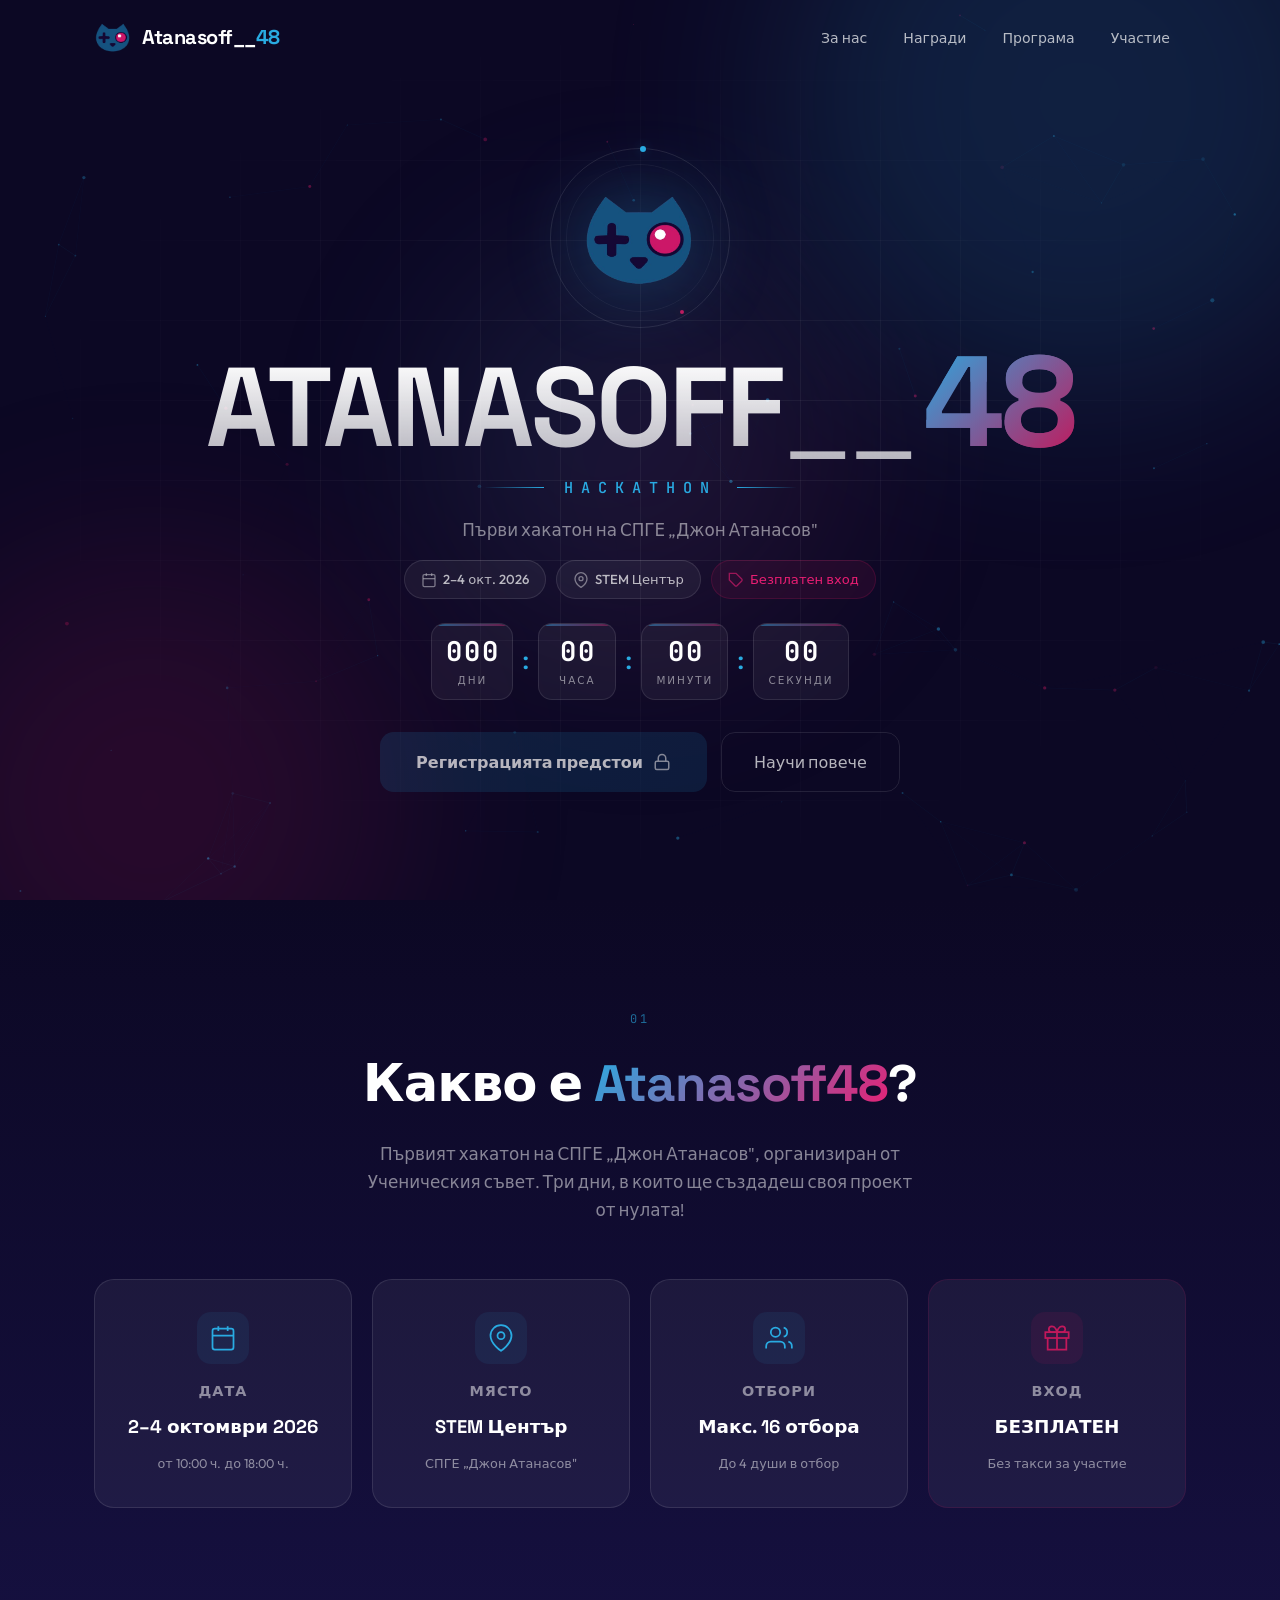
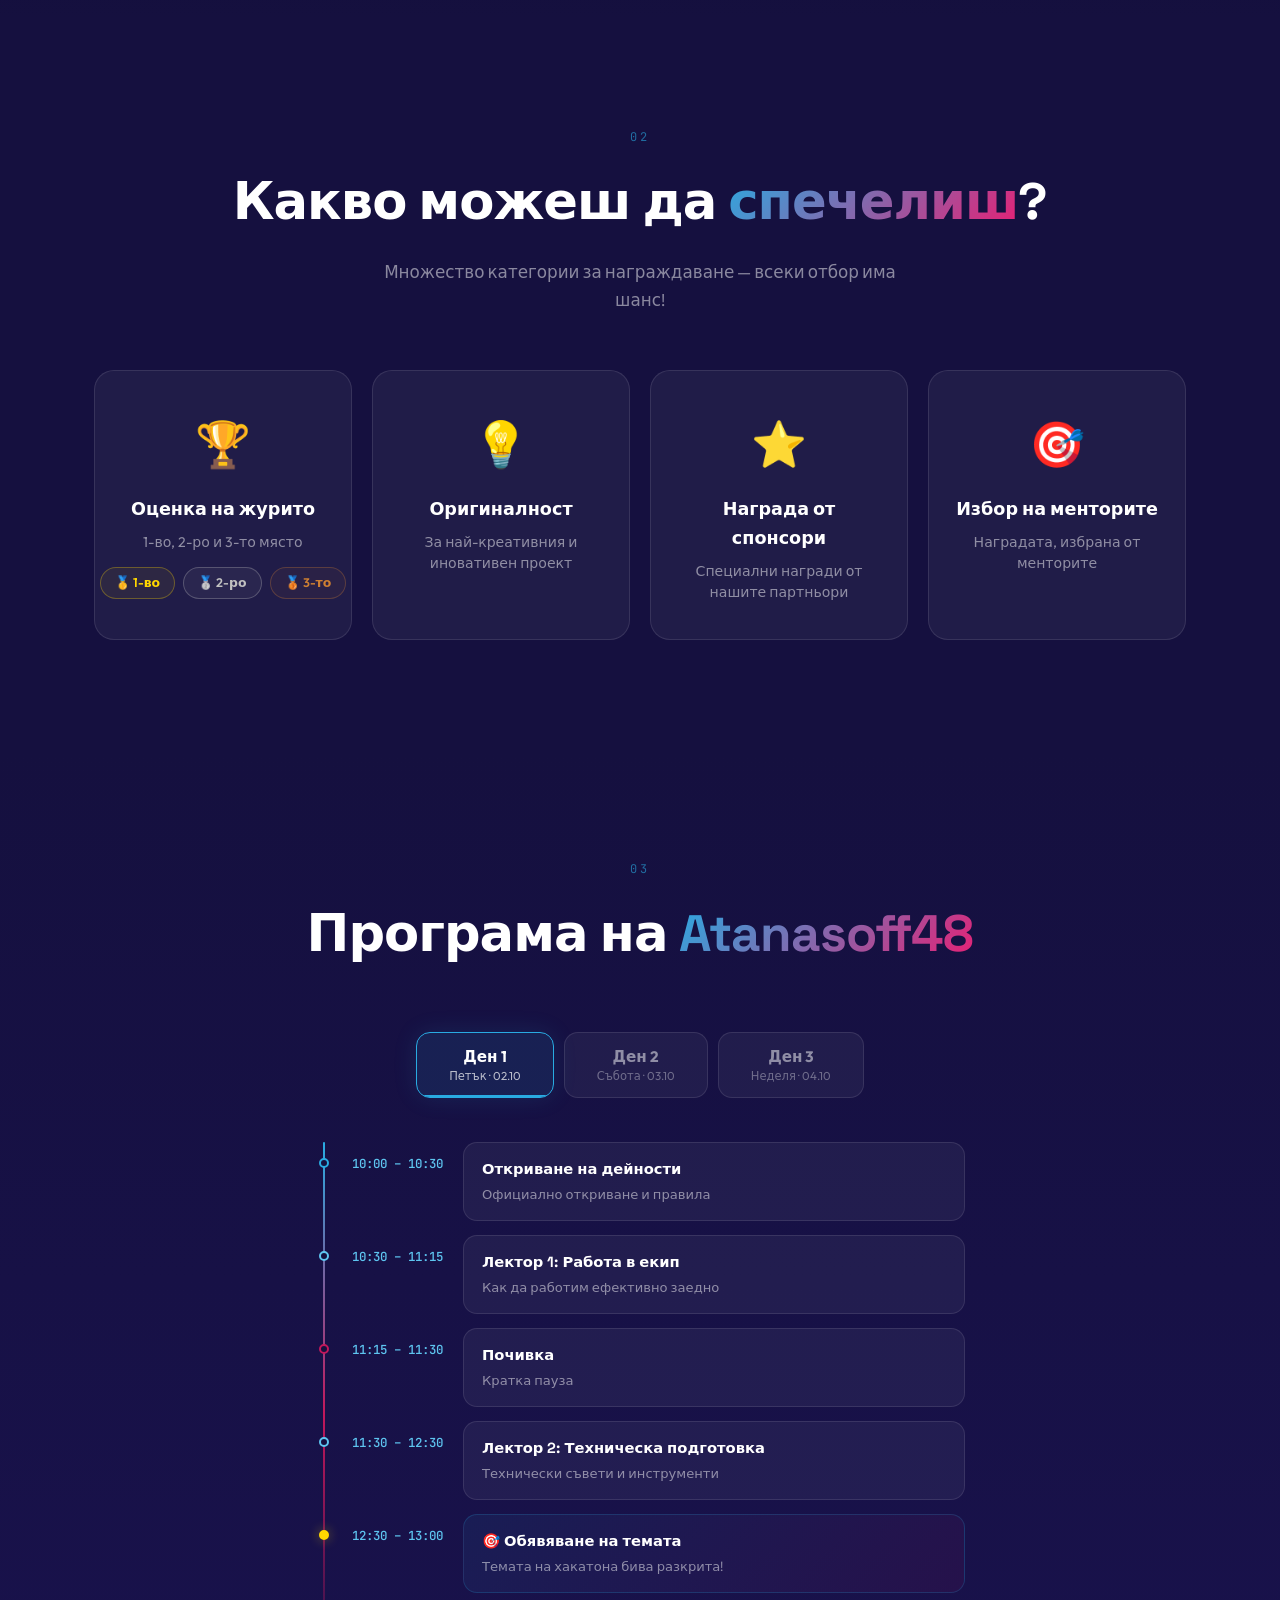
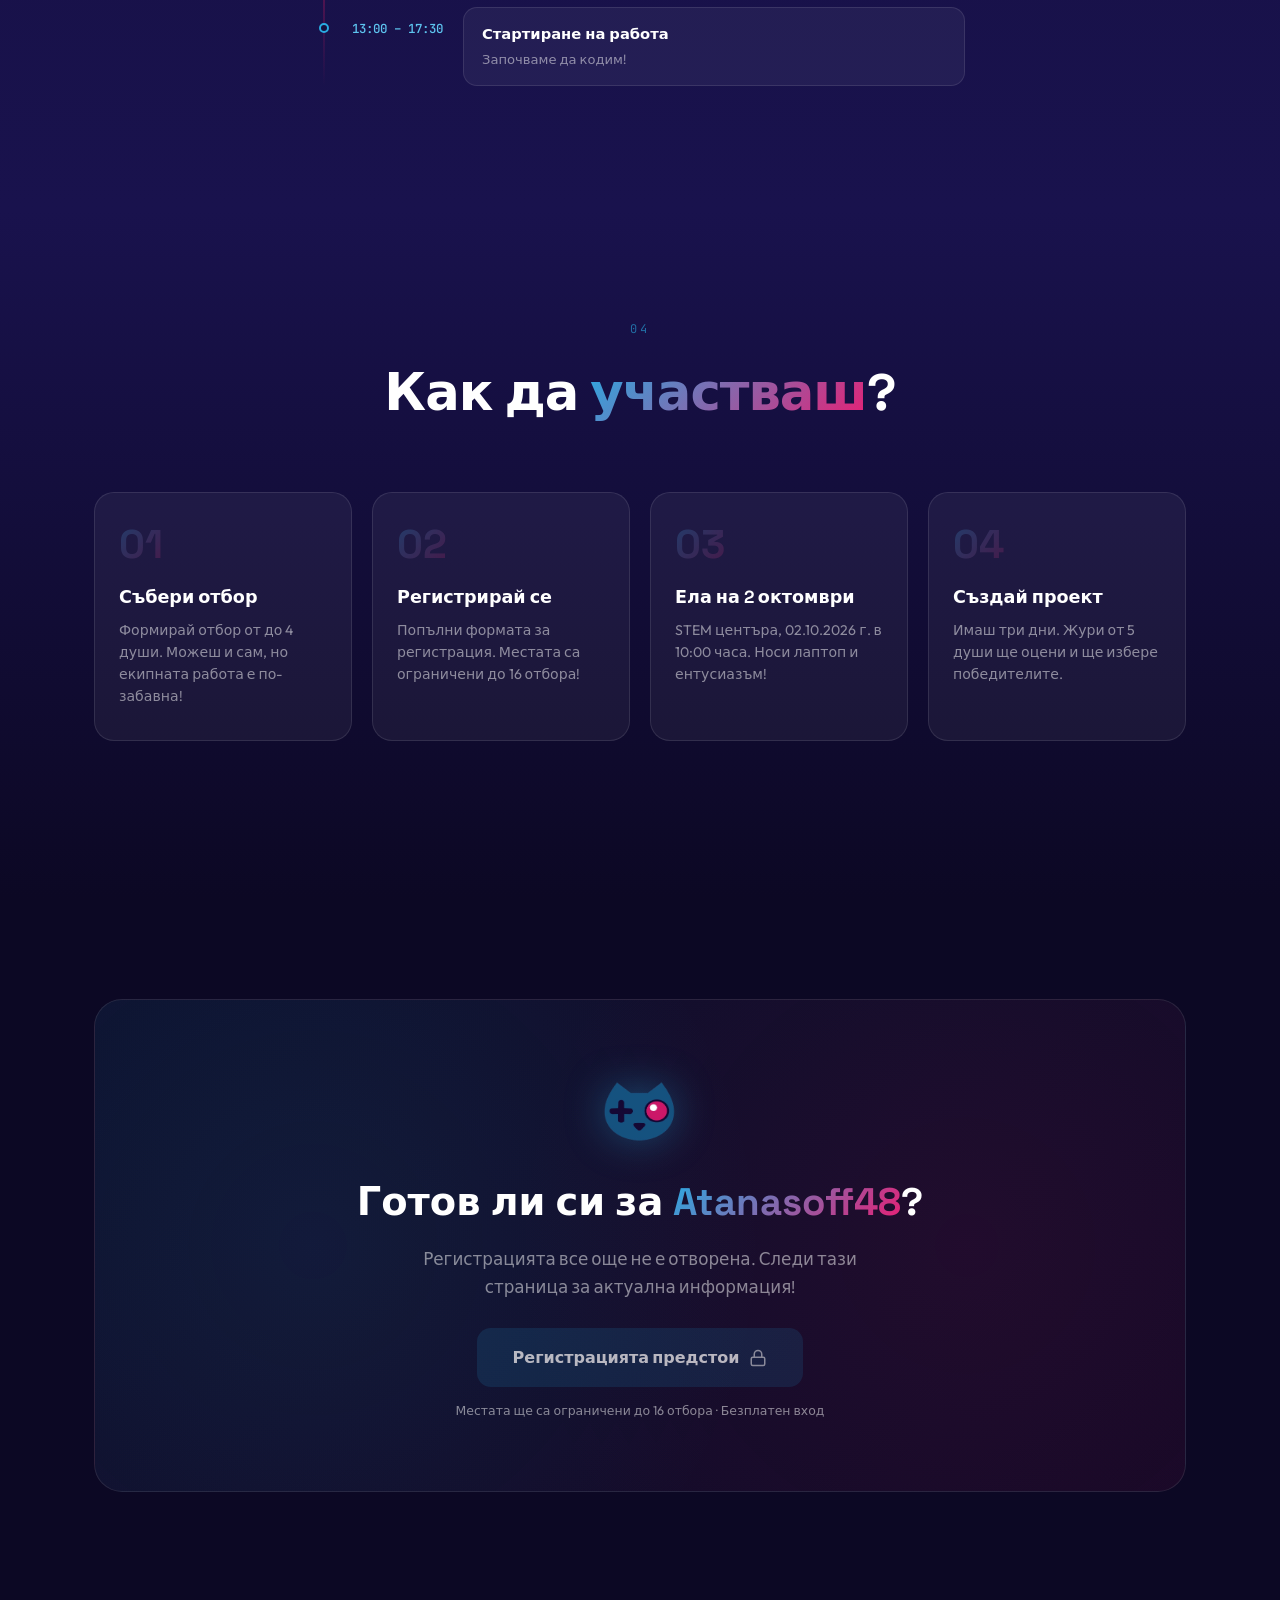
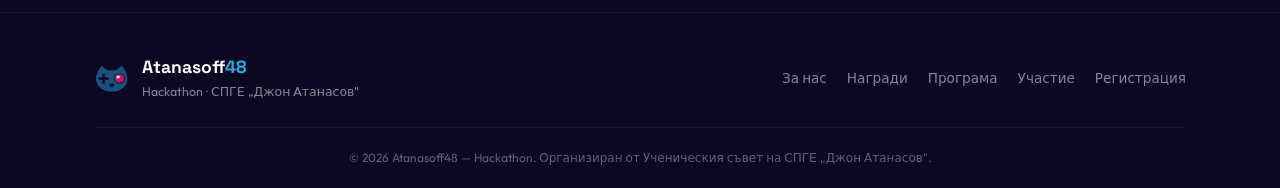
==== commit 00eb4eda: "__ addition" ====
--- a/index.html
+++ b/index.html
@@ -30,7 +30,7 @@
         <div class="nav-container">
             <a href="#hero" class="nav-logo" id="nav-logo">
                 <img src="CatIcon.png" alt="Atanasoff48" class="nav-logo-img">
-                <span class="nav-logo-text">Atanasoff<span class="accent-48">48</span></span>
+                <span class="nav-logo-text">Atanasoff__<span class="accent-48">48</span></span>
             </a>
             <ul class="nav-links" id="nav-links">
                 <li><a href="#about" class="nav-link" data-text="За нас">За нас</a></li>
--- a/index.css
+++ b/index.css
@@ -549,6 +549,10 @@
     background-clip: text;
 }
 
+.title-main::after {
+    content: '__';
+}
+
 .title-48 {
     font-size: clamp(4rem, 12vw, 8rem);
     background: linear-gradient(135deg, var(--cyan) 0%, var(--pink) 100%);
@@ -1907,6 +1911,10 @@
         gap: 4px;
     }
 
+    .title-main::after {
+        display: none;
+    }
+
     .countdown-block {
         min-width: 62px;
         padding: 10px 10px 8px;
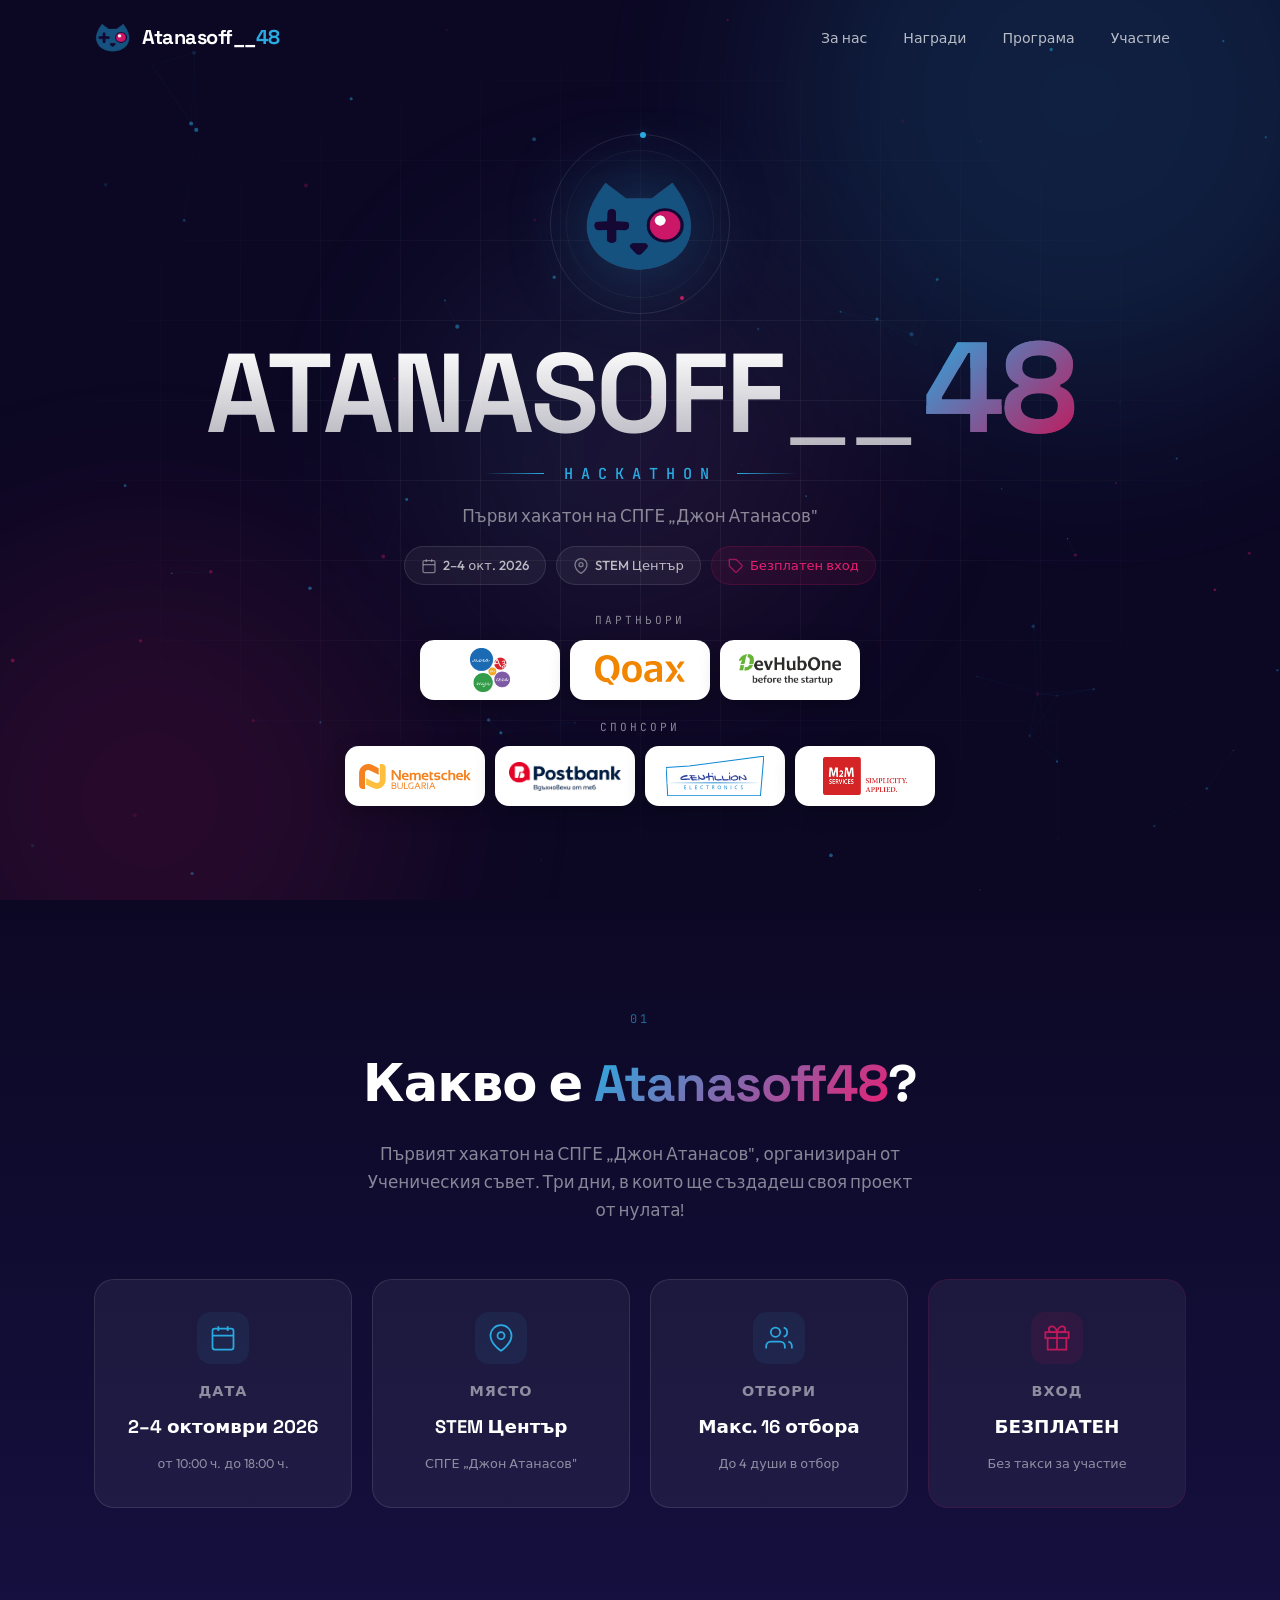
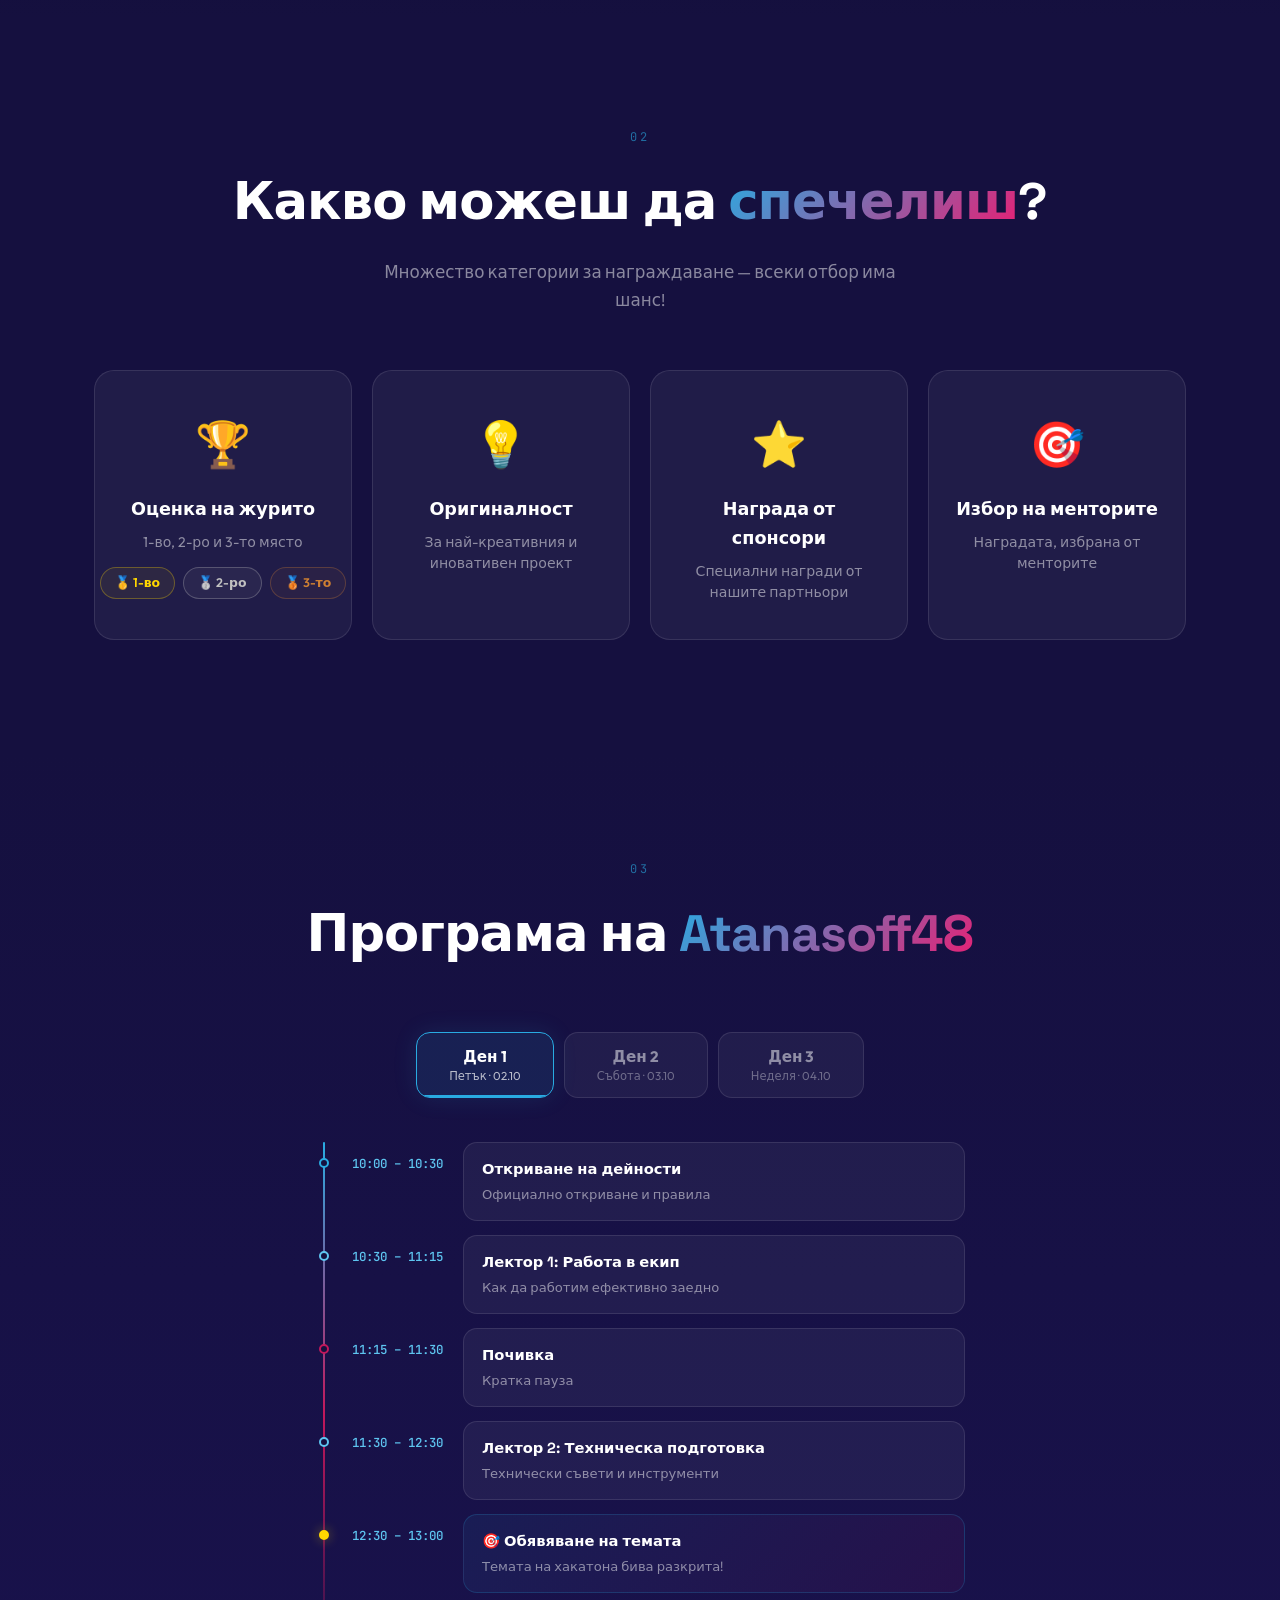
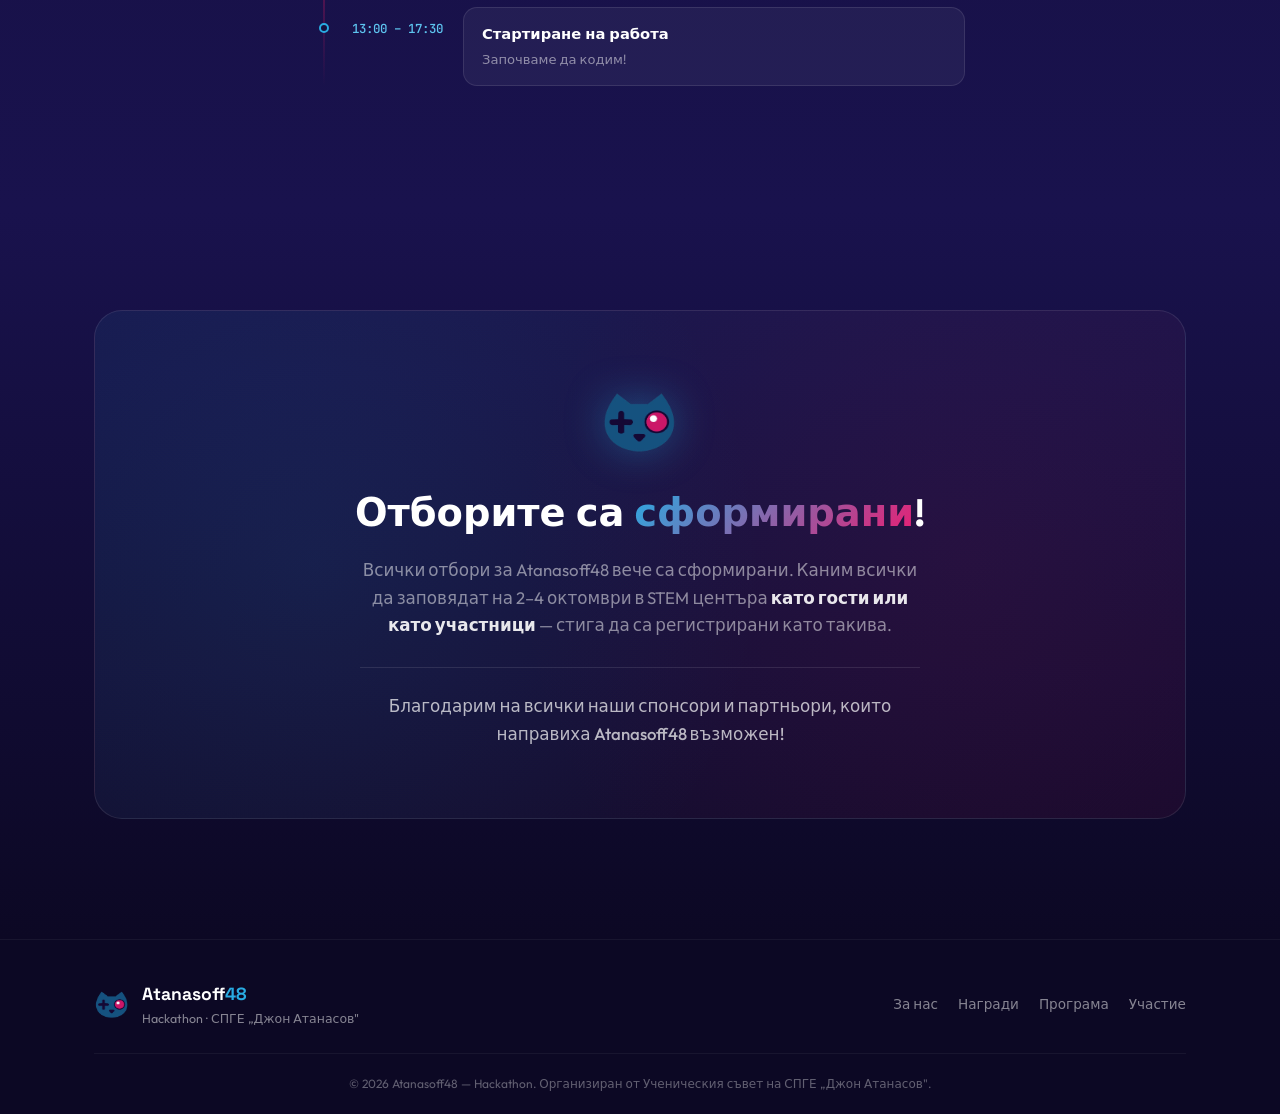
==== commit ab7eda3c: "sponsors, partners and registration closed" ====
--- a/index.html
+++ b/index.html
@@ -36,7 +36,7 @@
                 <li><a href="#about" class="nav-link" data-text="За нас">За нас</a></li>
                 <li><a href="#awards" class="nav-link" data-text="Награди">Награди</a></li>
                 <li><a href="#schedule" class="nav-link" data-text="Програма">Програма</a></li>
-                <li><a href="#rules" class="nav-link" data-text="Участие">Участие</a></li>
+                <li><a href="#attend" class="nav-link" data-text="Участие">Участие</a></li>
                 <!-- <li><span class="nav-cta nav-cta-disabled"><span>Очаквайте скоро</span></span></li> -->
             </ul>
             <button class="nav-toggle" id="nav-toggle" aria-label="Toggle menu">
@@ -86,38 +86,63 @@
                 </div>
             </div>
 
-            <!-- Countdown -->
-            <div class="countdown reveal-up" data-delay="700" id="countdown">
-                <div class="countdown-block">
-                    <div class="countdown-digits" id="cd-days">
-                        <span class="digit">1</span><span class="digit">2</span><span class="digit">2</span>
-                    </div>
-                    <span class="countdown-label">Дни</span>
-                </div>
-                <div class="countdown-sep">:</div>
-                <div class="countdown-block">
-                    <div class="countdown-digits" id="cd-hours">
-                        <span class="digit">0</span><span class="digit">0</span>
-                    </div>
-                    <span class="countdown-label">Часа</span>
-                </div>
-                <div class="countdown-sep">:</div>
-                <div class="countdown-block">
-                    <div class="countdown-digits" id="cd-minutes">
-                        <span class="digit">0</span><span class="digit">0</span>
-                    </div>
-                    <span class="countdown-label">Минути</span>
-                </div>
-                <div class="countdown-sep">:</div>
-                <div class="countdown-block">
-                    <div class="countdown-digits" id="cd-seconds">
-                        <span class="digit">0</span><span class="digit">0</span>
-                    </div>
-                    <span class="countdown-label">Секунди</span>
-                </div>
-            </div>
-
-            <div class="hero-buttons reveal-up" data-delay="800">
+            <!-- Partners & Sponsors -->
+            <div class="hero-supporters reveal-up" data-delay="650">
+                <div class="supporters-group">
+                    <span class="supporters-label">Партньори</span>
+                    <ul class="supporters-list">
+                        <li class="supporter-chip"><img src="partners/az-moga.png" alt="Аз мога – тук и сега" width="1063" height="1175" style="--h: 44px"></li>
+                        <li class="supporter-chip"><img src="partners/qoax.svg" alt="Qoax" width="294" height="97" style="--h: 30px"></li>
+                        <li class="supporter-chip"><img src="partners/devhubone.png" alt="DevHubOne" width="1236" height="373" style="--h: 31px"></li>
+                    </ul>
+                </div>
+                <div class="supporters-group">
+                    <span class="supporters-label">Спонсори</span>
+                    <ul class="supporters-list supporters-list--sponsors">
+                        <li class="supporter-chip"><img src="partners/nemetschek.svg" alt="Nemetschek Bulgaria" width="257" height="57" style="--h: 27px"></li>
+                        <li class="supporter-chip"><img src="partners/postbank.png" alt="Postbank" width="1000" height="261" style="--h: 30px"></li>
+                        <li class="supporter-chip"><img src="partners/centillion.svg" alt="Centillion Electronics" width="246" height="100" style="--h: 40px"></li>
+                        <li class="supporter-chip"><img src="partners/m2m-services.png" alt="M2M Services" width="664" height="300" style="--h: 38px"></li>
+                    </ul>
+                </div>
+            </div>
+
+            <!-- Countdown (hidden) -->
+            <!-- <div class="countdown-wrap reveal-up" data-delay="700">
+                <p class="countdown-title">Програмирането почва след:</p>
+                <div class="countdown" id="countdown">
+                    <div class="countdown-block">
+                        <div class="countdown-digits" id="cd-days">
+                            <span class="digit">1</span><span class="digit">2</span><span class="digit">2</span>
+                        </div>
+                        <span class="countdown-label">Дни</span>
+                    </div>
+                    <div class="countdown-sep">:</div>
+                    <div class="countdown-block">
+                        <div class="countdown-digits" id="cd-hours">
+                            <span class="digit">0</span><span class="digit">0</span>
+                        </div>
+                        <span class="countdown-label">Часа</span>
+                    </div>
+                    <div class="countdown-sep">:</div>
+                    <div class="countdown-block">
+                        <div class="countdown-digits" id="cd-minutes">
+                            <span class="digit">0</span><span class="digit">0</span>
+                        </div>
+                        <span class="countdown-label">Минути</span>
+                    </div>
+                    <div class="countdown-sep">:</div>
+                    <div class="countdown-block">
+                        <div class="countdown-digits" id="cd-seconds">
+                            <span class="digit">0</span><span class="digit">0</span>
+                        </div>
+                        <span class="countdown-label">Секунди</span>
+                    </div>
+                </div>
+            </div> -->
+
+            <!-- Buttons (hidden) -->
+            <!-- <div class="hero-buttons reveal-up" data-delay="800">
                 <span class="btn-hero btn-disabled" id="hero-cta">
                     <span class="btn-text">Регистрацията предстои</span>
                     <svg class="btn-icon-svg" width="18" height="18" viewBox="0 0 24 24" fill="none" stroke="currentColor" stroke-width="2" stroke-linecap="round" stroke-linejoin="round"><rect x="3" y="11" width="18" height="11" rx="2" ry="2"/><path d="M7 11V7a5 5 0 0110 0v4"/></svg>
@@ -125,7 +150,7 @@
                 <a href="#about" class="btn-ghost magnetic-btn" id="hero-learn">
                     <span>Научи повече</span>
                 </a>
-            </div>
+            </div> -->
         </div>
 
         <!-- <div class="scroll-cue">
@@ -380,8 +405,8 @@
         </div>
     </section>
 
-    <!-- Rules / How to Participate -->
-    <section id="rules" class="section section-rules">
+    <!-- Rules / How to Participate (hidden) -->
+    <section id="rules" class="section section-rules" hidden>
         <div class="container">
             <div class="section-header">
                 <span class="section-number">04</span>
@@ -429,8 +454,8 @@
         </div>
     </section>
 
-    <!-- CTA / Register -->
-    <section id="register" class="section section-register">
+    <!-- CTA / Register (hidden) -->
+    <section id="register" class="section section-register" hidden>
         <div class="container">
             <div class="cta-card reveal-up">
                 <div class="cta-bg-effect"></div>
@@ -448,6 +473,21 @@
         </div>
     </section>
 
+    <!-- Attend -->
+    <section id="attend" class="section section-attend">
+        <div class="container">
+            <div class="cta-card reveal-up">
+                <div class="cta-bg-effect"></div>
+                <div class="cta-content">
+                    <img src="CatIcon.png" alt="Atanasoff48" class="cta-mascot">
+                    <h2>Отборите са <span class="text-gradient">сформирани</span>!</h2>
+                    <p>Всички отбори за Atanasoff48 вече са сформирани. Каним всички да заповядат на 2–4 октомври в STEM центъра <strong>като гости или като участници</strong> — стига да са регистрирани като такива.</p>
+                    <p class="cta-thanks">Благодарим на всички наши спонсори и партньори, които направиха Atanasoff48 възможен!</p>
+                </div>
+            </div>
+        </div>
+    </section>
+
     <!-- Footer -->
     <footer class="footer">
         <div class="container">
@@ -463,8 +503,8 @@
                     <a href="#about">За нас</a>
                     <a href="#awards">Награди</a>
                     <a href="#schedule">Програма</a>
-                    <a href="#rules">Участие</a>
-                    <a href="#register">Регистрация</a>
+                    <a href="#attend">Участие</a>
+                    <!-- <a href="#register">Регистрация</a> -->
                 </div>
             </div>
             <div class="footer-bottom">
--- a/index.css
+++ b/index.css
@@ -734,7 +734,79 @@
     border-color: rgba(194, 24, 91, 0.35);
 }
 
+/* ---- Hero Partners & Sponsors ---- */
+.hero-supporters {
+    display: flex;
+    flex-direction: column;
+    align-items: center;
+    gap: 18px;
+    margin-top: 10px;
+}
+
+.supporters-group {
+    display: flex;
+    flex-direction: column;
+    align-items: center;
+    gap: 10px;
+}
+
+.supporters-label {
+    font-family: var(--font-mono);
+    font-size: 0.7rem;
+    letter-spacing: 3px;
+    text-transform: uppercase;
+    color: var(--white-50);
+}
+
+.supporters-list {
+    display: flex;
+    flex-wrap: wrap;
+    justify-content: center;
+    gap: 10px;
+}
+
+/* Brand logos are made for light backgrounds, so each sits on a white chip */
+.supporter-chip {
+    width: 140px;
+    height: 60px;
+    display: flex;
+    align-items: center;
+    justify-content: center;
+    padding: 8px 14px;
+    background: var(--white);
+    border-radius: var(--radius-md);
+    box-shadow: 0 6px 20px rgba(0, 0, 0, 0.25);
+    transition: var(--transition);
+}
+
+.supporter-chip:hover {
+    transform: translateY(-2px);
+    box-shadow: 0 8px 24px rgba(0, 0, 0, 0.3), 0 0 24px var(--cyan-glow);
+}
+
+/* --h is set per logo so wide and compact marks carry similar visual weight;
+   object-fit keeps the widest ones inside the chip */
+.supporter-chip img {
+    width: 100%;
+    height: var(--h);
+    object-fit: contain;
+}
+
 /* ---- Countdown ---- */
+.countdown-wrap {
+    display: flex;
+    flex-direction: column;
+    align-items: center;
+    margin-top: 14px;
+}
+
+.countdown-title {
+    font-family: var(--font-display);
+    font-size: 1.05rem;
+    font-weight: 600;
+    color: var(--white-70);
+}
+
 .countdown {
     display: flex;
     align-items: center;
@@ -1773,6 +1845,29 @@
     color: var(--white-50);
 }
 
+/* ---- Attend (follows Schedule, so it carries the fade to navy-deep) ---- */
+.section-attend {
+    padding: 100px 0 120px;
+    background: linear-gradient(180deg, var(--navy) 0%, var(--navy-deep) 100%);
+}
+
+.section-attend .cta-card p {
+    max-width: 560px;
+}
+
+.cta-card p strong {
+    color: var(--white-90);
+    font-weight: 600;
+}
+
+.cta-card .cta-thanks {
+    margin-bottom: 0;
+    padding-top: 24px;
+    border-top: 1px solid var(--white-10);
+    color: var(--white-70);
+    font-weight: 500;
+}
+
 /* ============================================
    FOOTER
    ============================================ */
@@ -1915,6 +2010,20 @@
         display: none;
     }
 
+    .supporters-list {
+        gap: 8px;
+    }
+
+    .supporter-chip {
+        width: 104px;
+        height: 48px;
+        padding: 6px 8px;
+    }
+
+    .supporter-chip img {
+        height: calc(var(--h) * 0.75);
+    }
+
     .countdown-block {
         min-width: 62px;
         padding: 10px 10px 8px;
@@ -1993,6 +2102,11 @@
         align-items: center;
     }
 
+    /* 2×2 instead of an orphaned 3+1 when four chips don't fit in a row */
+    .supporters-list--sponsors {
+        max-width: calc(2 * 104px + 8px);
+    }
+
     .countdown {
         gap: 4px;
     }
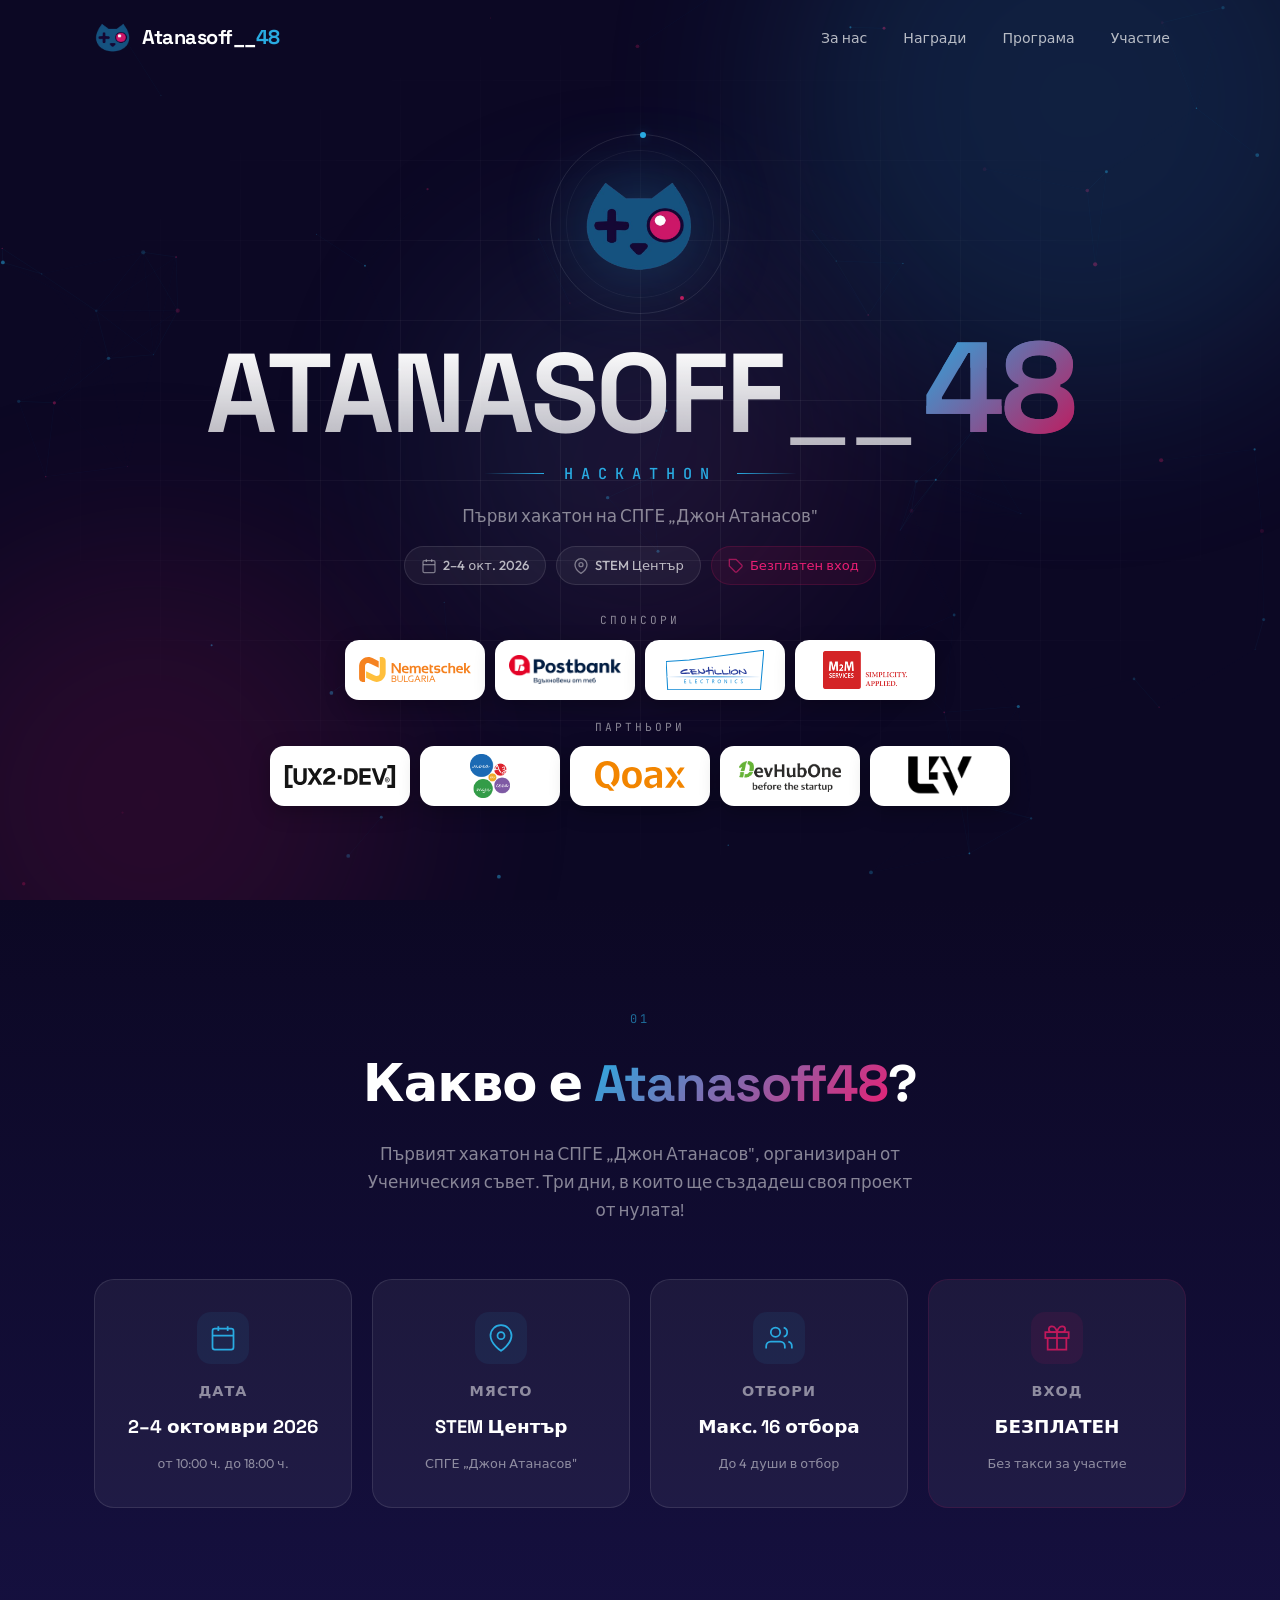
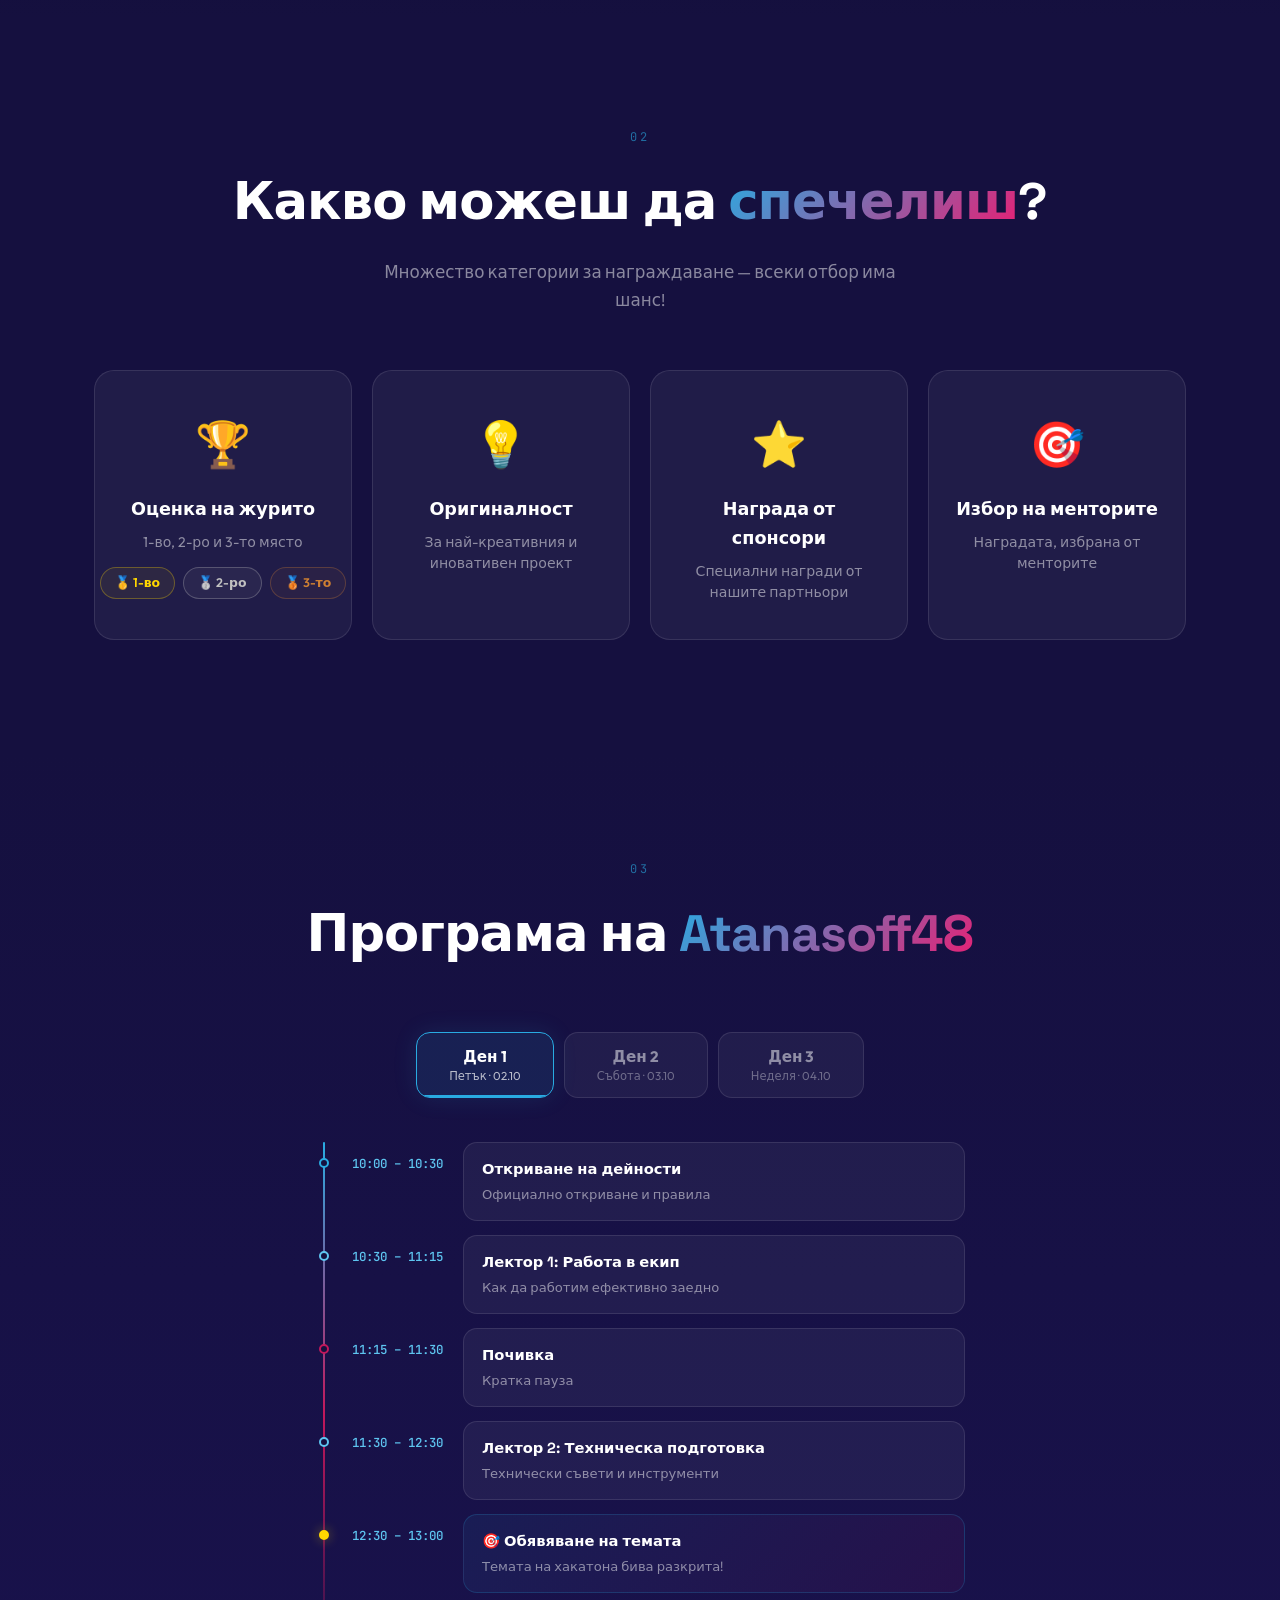
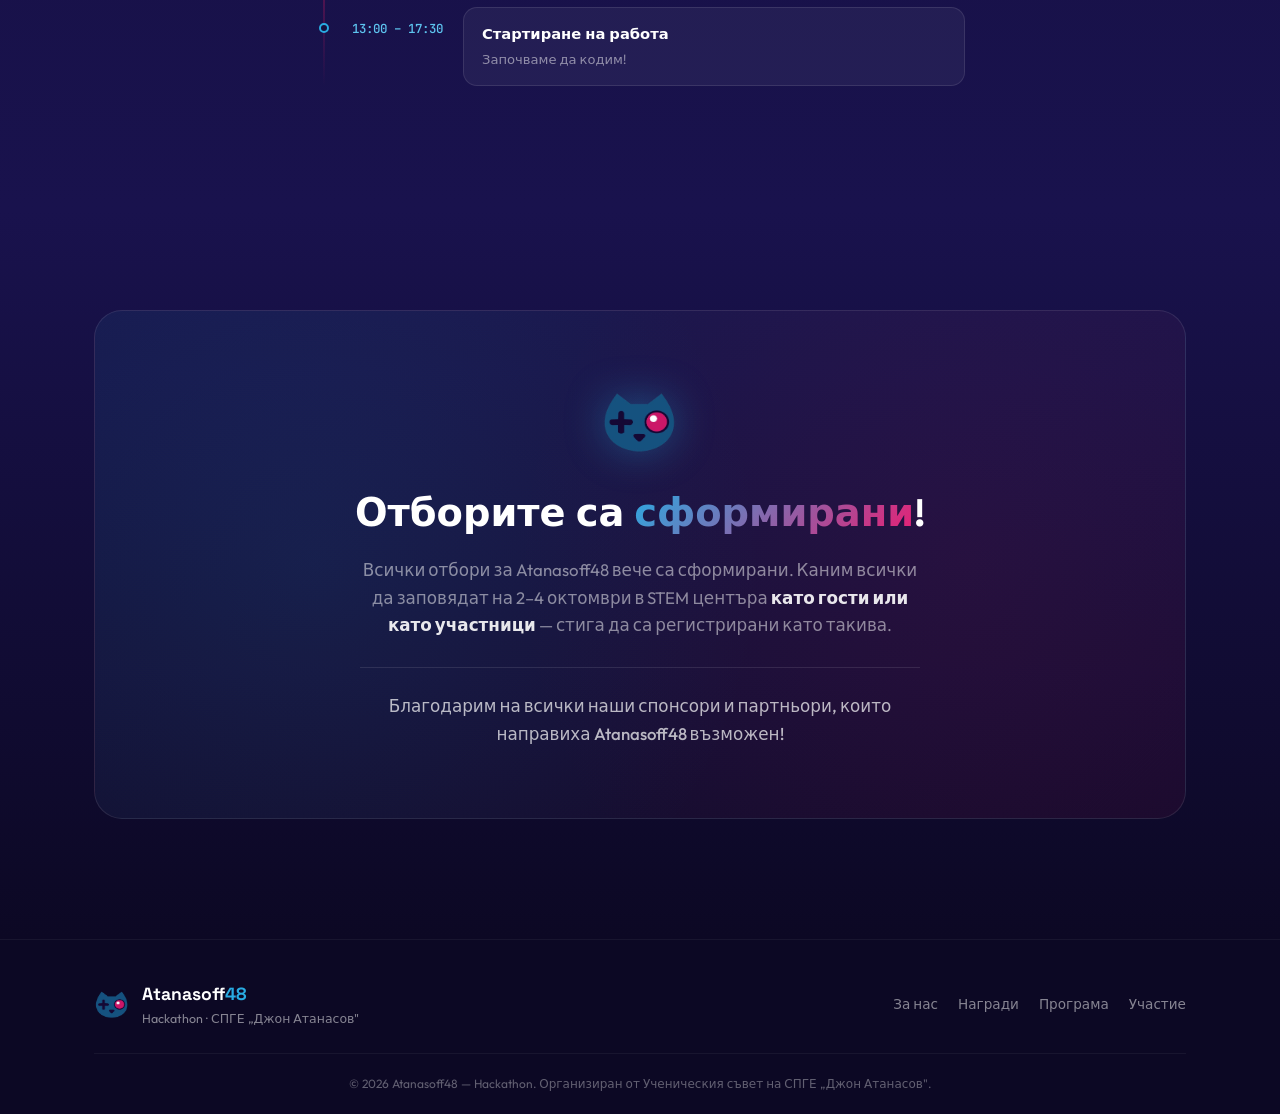
==== commit 95ac2da4: "more partners" ====
--- a/index.html
+++ b/index.html
@@ -89,20 +89,22 @@
             <!-- Partners & Sponsors -->
             <div class="hero-supporters reveal-up" data-delay="650">
                 <div class="supporters-group">
-                    <span class="supporters-label">Партньори</span>
-                    <ul class="supporters-list">
-                        <li class="supporter-chip"><img src="partners/az-moga.png" alt="Аз мога – тук и сега" width="1063" height="1175" style="--h: 44px"></li>
-                        <li class="supporter-chip"><img src="partners/qoax.svg" alt="Qoax" width="294" height="97" style="--h: 30px"></li>
-                        <li class="supporter-chip"><img src="partners/devhubone.png" alt="DevHubOne" width="1236" height="373" style="--h: 31px"></li>
-                    </ul>
-                </div>
-                <div class="supporters-group">
                     <span class="supporters-label">Спонсори</span>
                     <ul class="supporters-list supporters-list--sponsors">
                         <li class="supporter-chip"><img src="partners/nemetschek.svg" alt="Nemetschek Bulgaria" width="257" height="57" style="--h: 27px"></li>
                         <li class="supporter-chip"><img src="partners/postbank.png" alt="Postbank" width="1000" height="261" style="--h: 30px"></li>
                         <li class="supporter-chip"><img src="partners/centillion.svg" alt="Centillion Electronics" width="246" height="100" style="--h: 40px"></li>
                         <li class="supporter-chip"><img src="partners/m2m-services.png" alt="M2M Services" width="664" height="300" style="--h: 38px"></li>
+                    </ul>
+                </div>
+                <div class="supporters-group">
+                    <span class="supporters-label">Партньори</span>
+                    <ul class="supporters-list">
+                        <li class="supporter-chip supporter-chip--ux2dev"><img src="partners/ux2dev.svg" alt="UX2DEV" width="144" height="29" style="--h: 30px"></li>
+                        <li class="supporter-chip"><img src="partners/az-moga.png" alt="Аз мога – тук и сега" width="1063" height="1175" style="--h: 44px"></li>
+                        <li class="supporter-chip supporter-chip--qoax"><img src="partners/qoax.svg" alt="Qoax" width="294" height="97" style="--h: 30px"></li>
+                        <li class="supporter-chip"><img src="partners/devhubone.png" alt="DevHubOne" width="1236" height="373" style="--h: 31px"></li>
+                        <li class="supporter-chip"><img src="partners/upgrade-vision-ai.png" alt="Upgrade Vision AI" width="301" height="188" style="--h: 40px"></li>
                     </ul>
                 </div>
             </div>
--- a/index.css
+++ b/index.css
@@ -2024,6 +2024,15 @@
         height: calc(var(--h) * 0.75);
     }
 
+    /* Mobile partner order: QOAX takes 2nd place, Аз мога moves to 3rd */
+    .supporter-chip--ux2dev {
+        order: -2;
+    }
+
+    .supporter-chip--qoax {
+        order: -1;
+    }
+
     .countdown-block {
         min-width: 62px;
         padding: 10px 10px 8px;
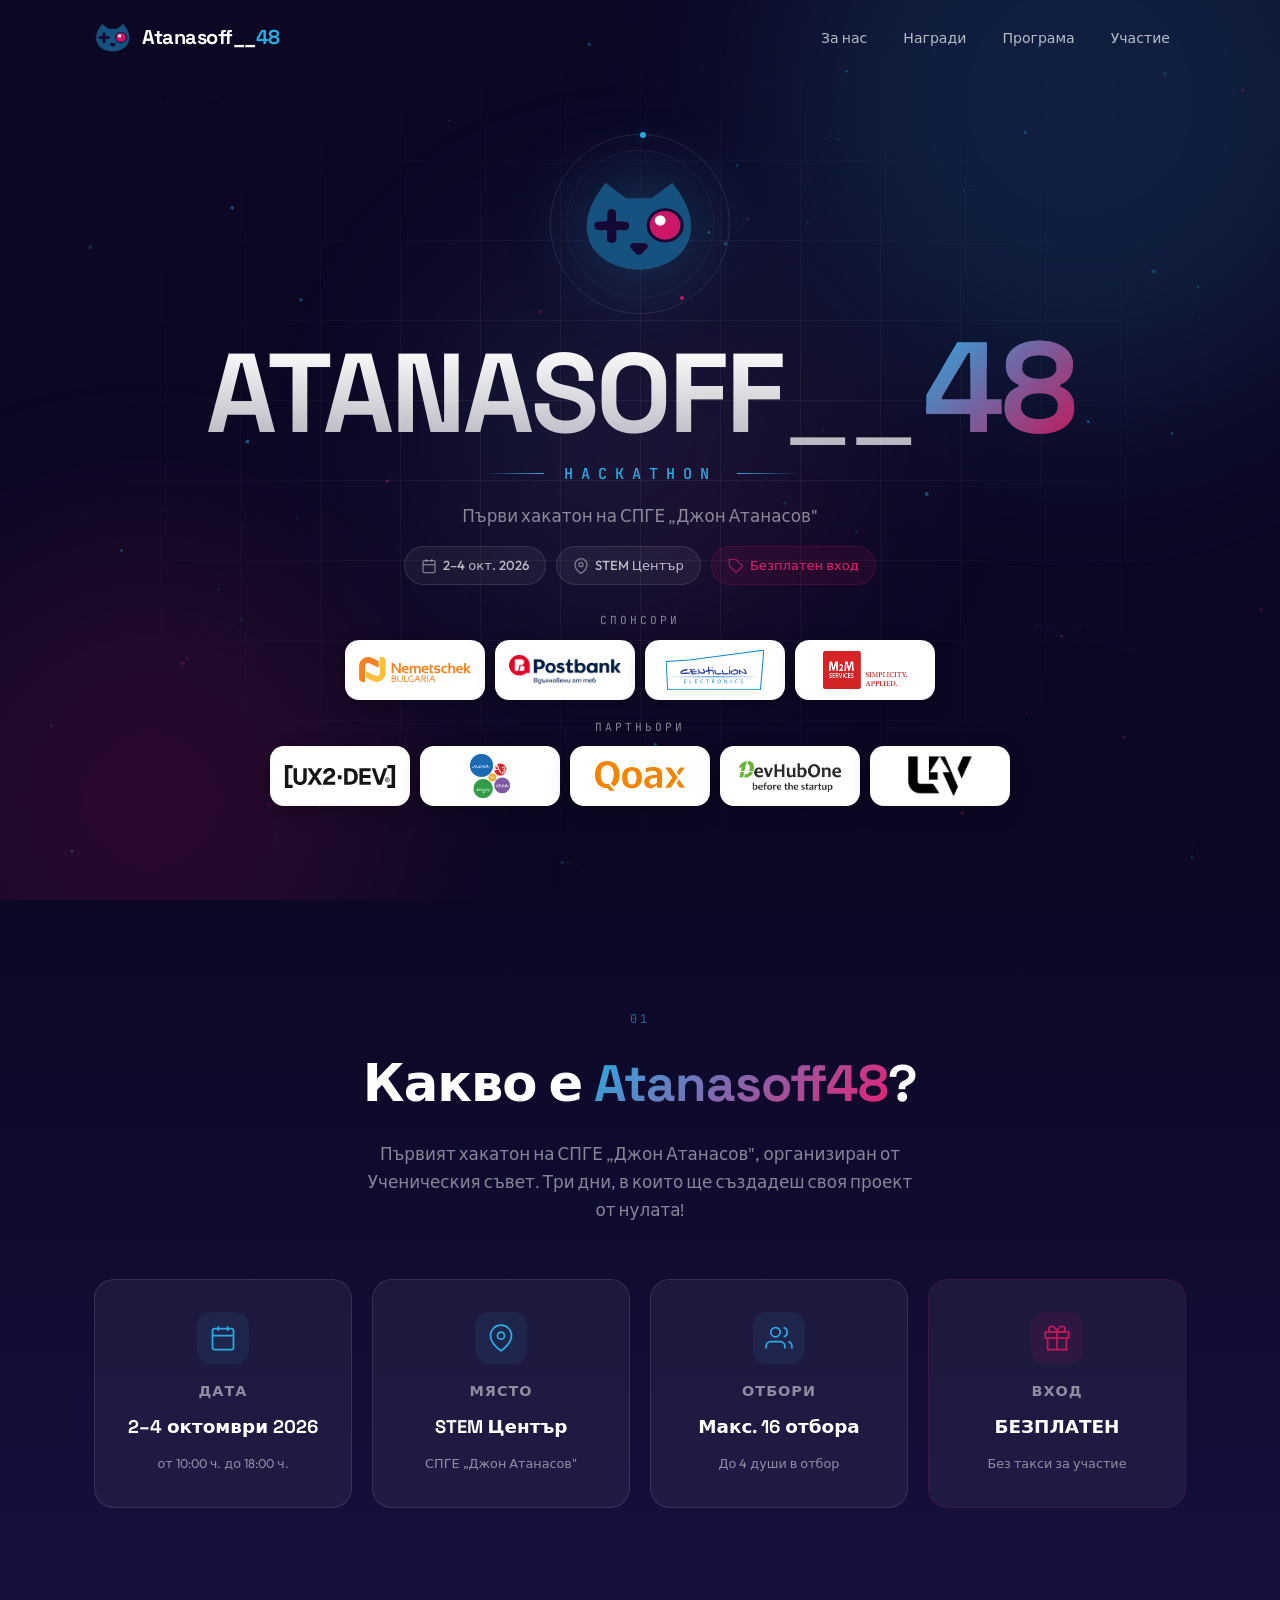
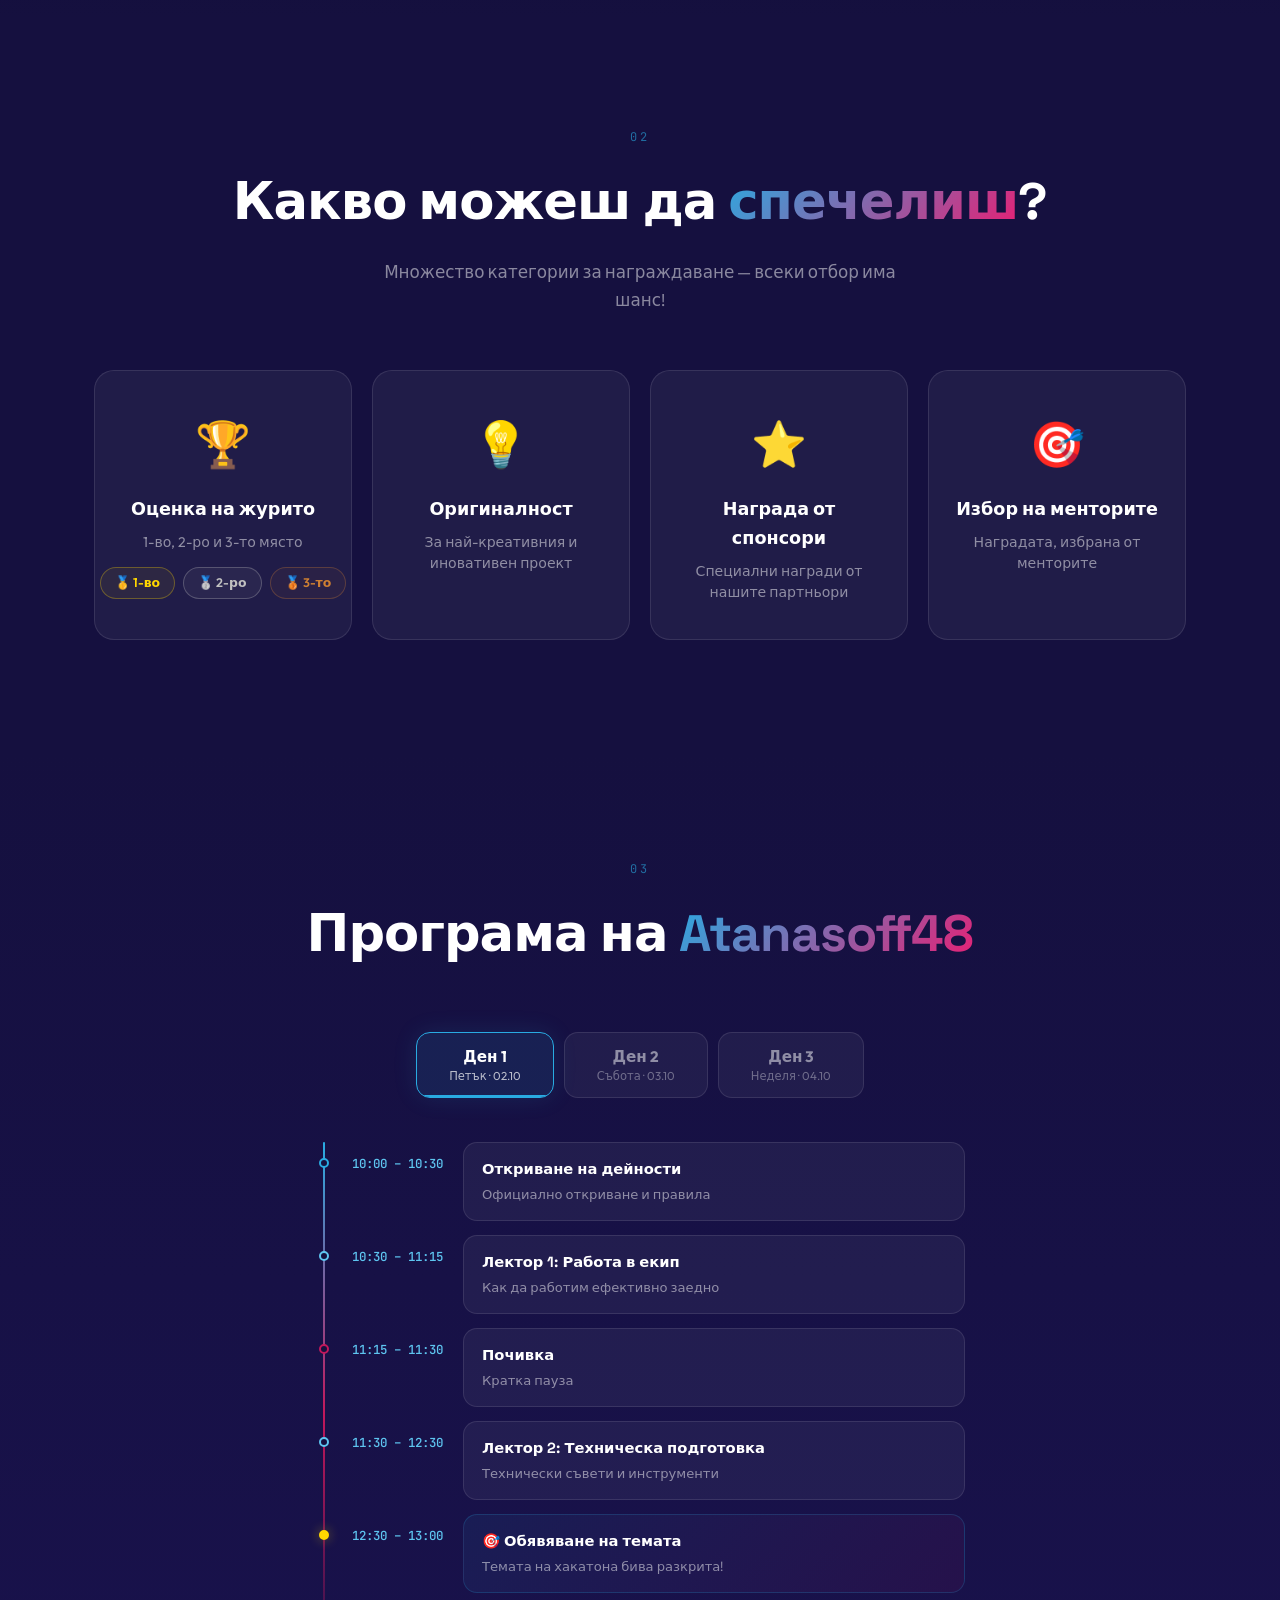
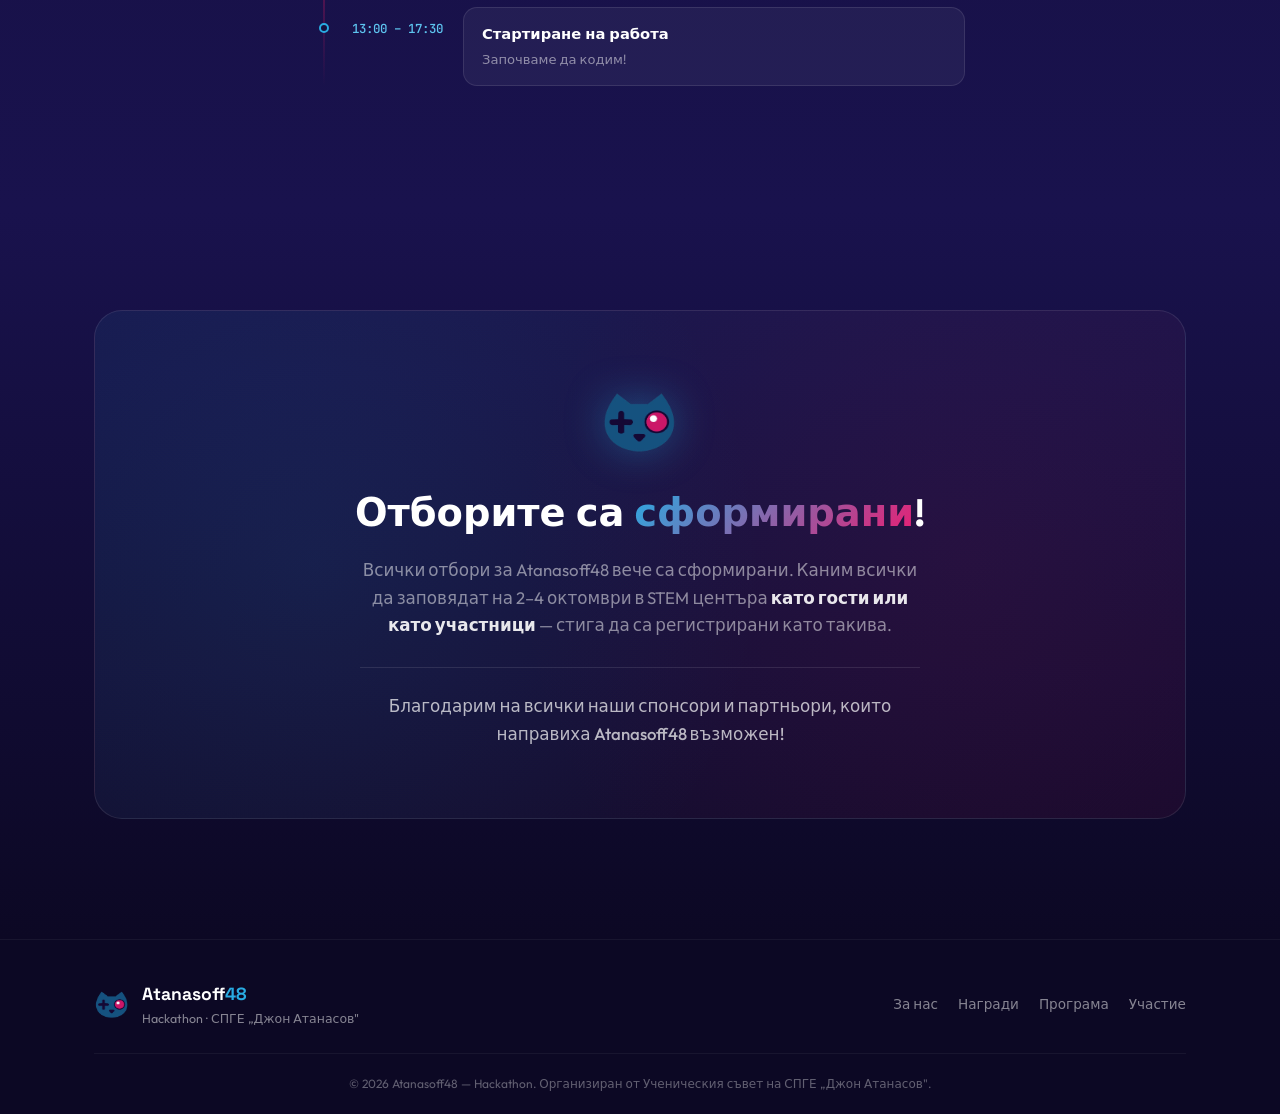
==== commit 07ce11f2: "Update index.html" ====
--- a/index.html
+++ b/index.html
@@ -362,11 +362,11 @@
                 <div class="sched-panel" id="day3">
                     <div class="timeline">
                         <div class="tl-item" data-type="ceremony">
-                            <div class="tl-time">08:00 – 08:30</div>
+                            <div class="tl-time">09:00 – 09:30</div>
                             <div class="tl-card"><h4>Откриване на дейности</h4><p>Последният ден — дай всичко от себе си!</p></div>
                         </div>
                         <div class="tl-item" data-type="work">
-                            <div class="tl-time">08:30 – 10:00</div>
+                            <div class="tl-time">09:30 – 10:00</div>
                             <div class="tl-card"><h4>Работа по проекти</h4><p>Финален спринт</p></div>
                         </div>
                         <div class="tl-item" data-type="highlight">
